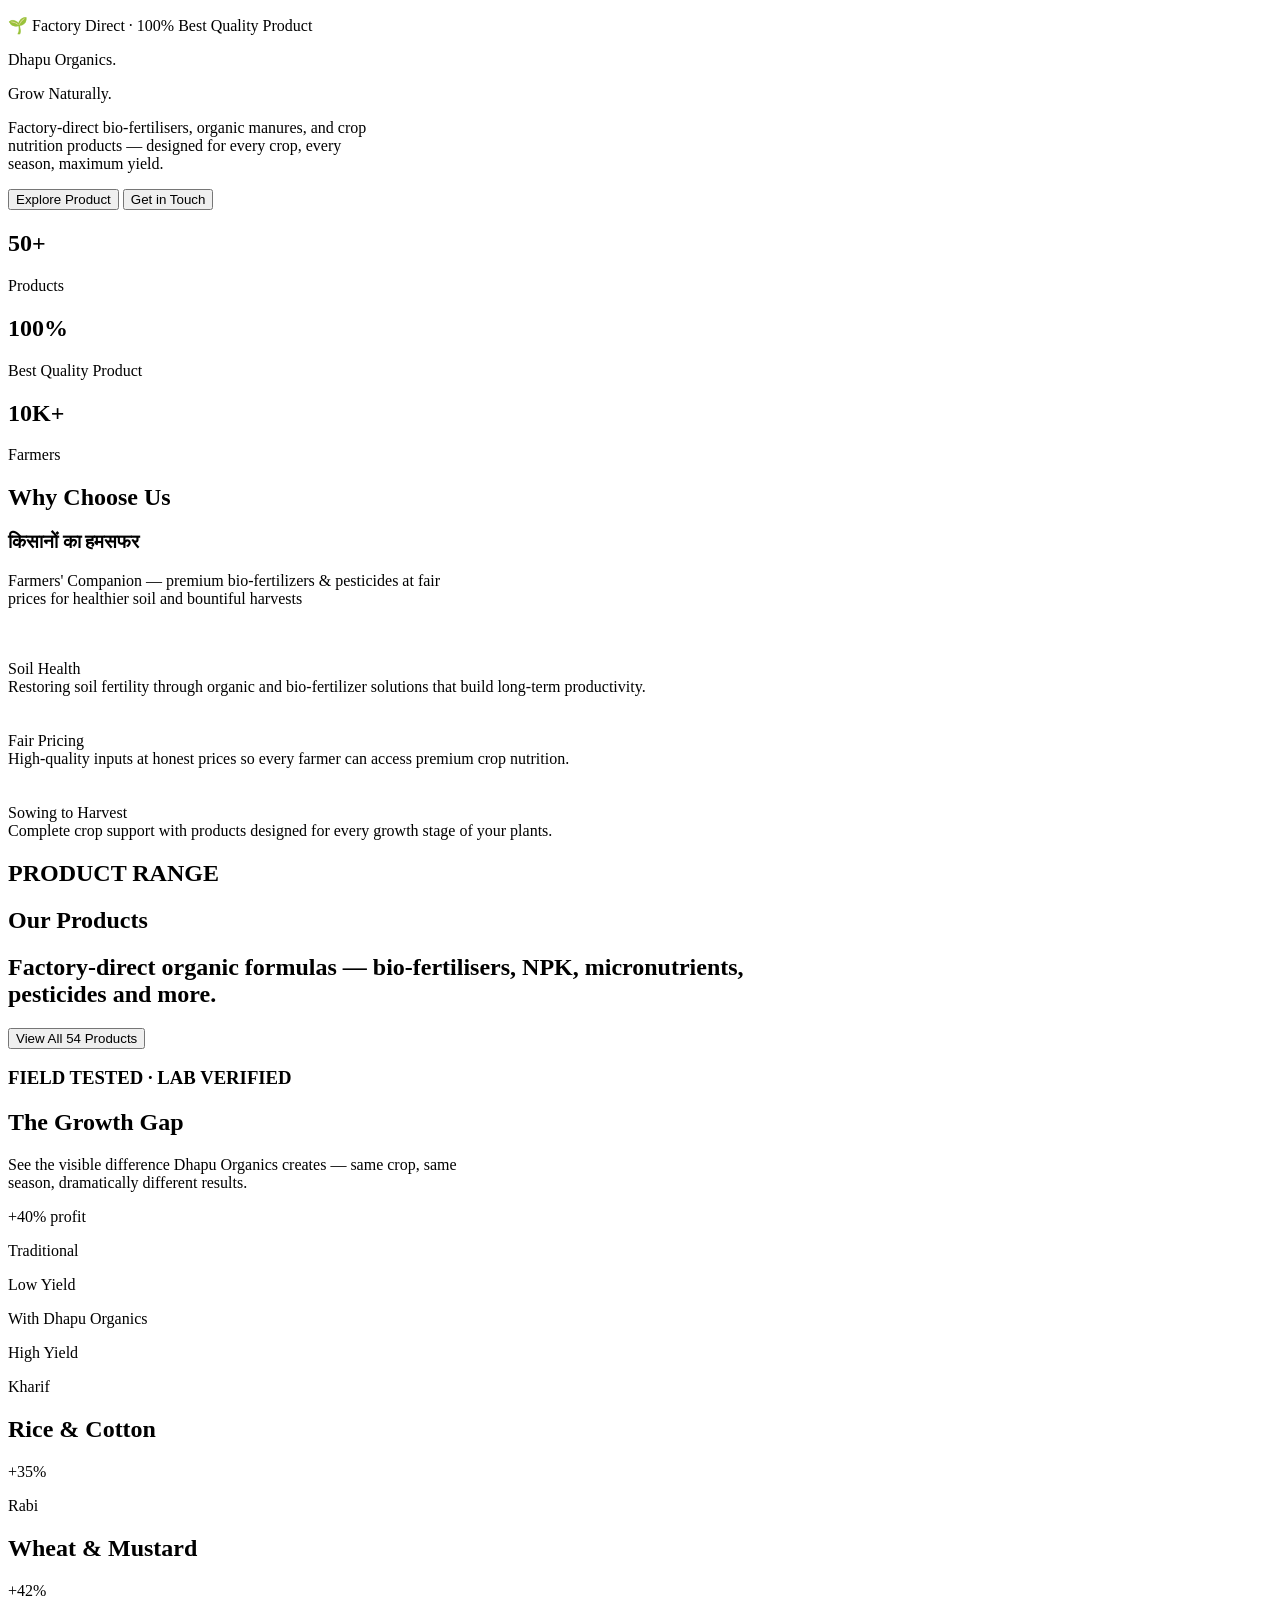
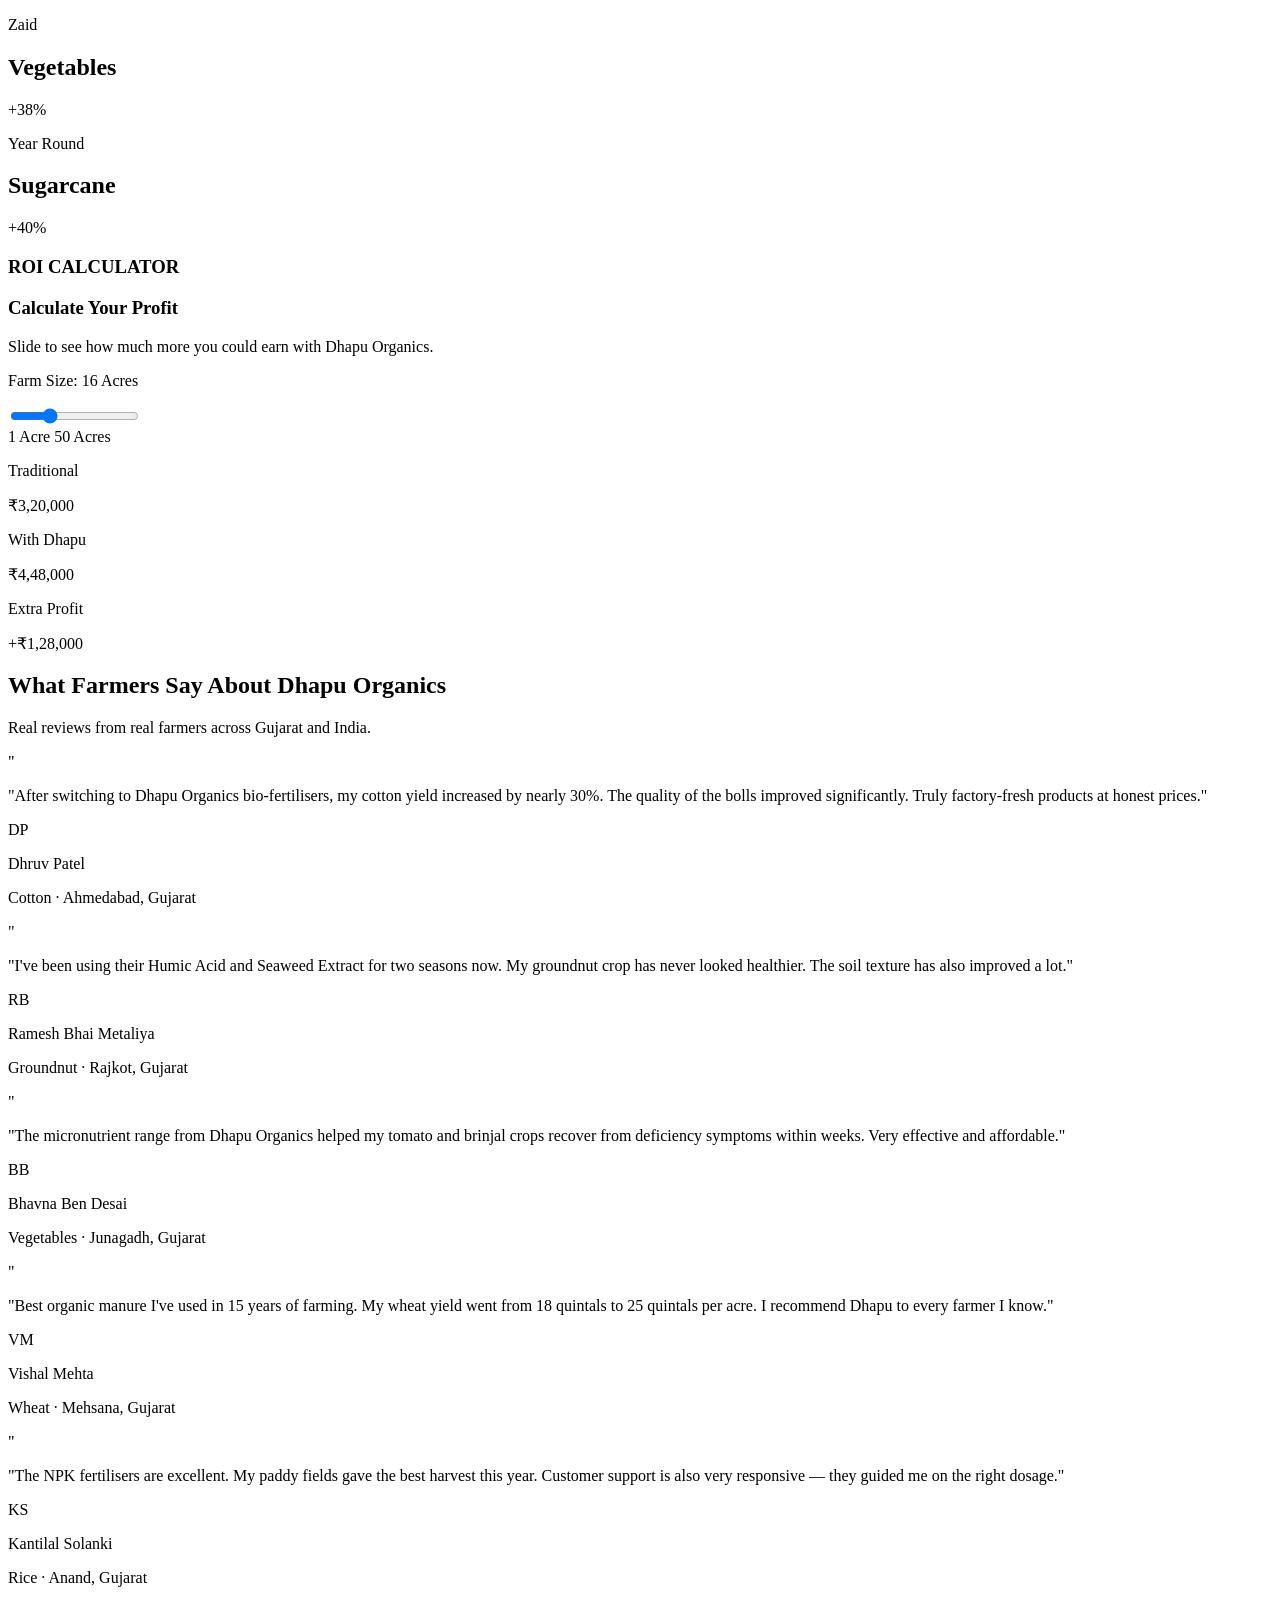
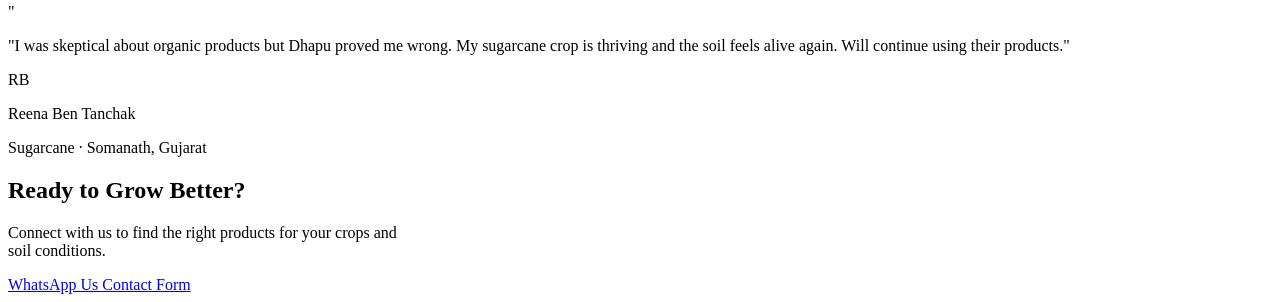
==== INDEX.html @ 54780721 "Add files via upload" ====
<!doctype html>
<html lang="en">
  <head>
    <meta charset="UTF-8" />
    <meta name="viewport" content="width=device-width, initial-scale=1.0" />
    <title>Dhapu Organics - Factory Direct Organic Fertilizers</title>
    
    <!----------CSS-LINK---------->
    <link rel="stylesheet" href="STYLE/STYLE.css" />
    <!-------RESPONSIVE-LINK------>
    <link rel="stylesheet" href="STYLE/responsive.css">
    <!------- ICON-LINK -------->
    <link
      rel="stylesheet"
      href="https://cdnjs.cloudflare.com/ajax/libs/font-awesome/7.0.1/css/all.min.css"
      integrity="sha512-2SwdPD6INVrV/lHTZbO2nodKhrnDdJK9/kg2XD1r9uGqPo1cUbujc+IYdlYdEErWNu69gVcYgdxlmVmzTWnetw=="
      crossorigin="anonymous"
      referrerpolicy="no-referrer"
    />
    <!--HOVER ICON-->
    <link rel="stylesheet" href="https://cdnjs.cloudflare.com/ajax/libs/hover.css/2.3.1/css/hover-min.css" />

    <!-- FAVICON -->
    <link rel="icon" type="image/x-icon" href="/image/Dhapu-logo-2.png">

  </head>
  <body>
    <section class="main-section">
      <div class="main-img">
           <div id="navbar"></div>

        <!-- img-Explore -->
        <div class="explore">
          <div class="wrapper">
            <div class="factory">
              <p>🌱 Factory Direct · 100% Best Quality Product</p>
            </div>
            <!--factory-->
            <div class="dhapu-org">
              <p class="dhapu">Dhapu Organics.</p>
              <p class="grow">Grow Naturally.</p>
            </div>
            <!--dhapu-org-->
            <div class="factory-desc">
              <p>
                Factory-direct bio-fertilisers, organic manures, and crop
                <br />nutrition products — designed for every crop, every
                <br />season, maximum yield.
              </p>
            </div>
            <!--factory-desc-->
            <button class="explore-btn1 " id="Exploreproduct">Explore Product</button>
            <button class="explore-btn2" id="getTouch">Get in Touch</button>
            <!--explore-btn-->
            <div class="stats-container">
              <div class="stat-box">
                <h2>50+</h2>
                <p>Products</p>
              </div>
              <!--stat-box-->

              <div class="stat-box">
                <h2>100%</h2>
                <p>Best Quality Product</p>
              </div>
              <!--stat-box-->

              <div class="stat-box">
                <h2>10K+</h2>
                <p>Farmers</p>
              </div>
              <!--stat-box-->
            </div>
            <!--stats-container-->
          </div>
          <!--wrapper-->
        </div>
        <!--explore-->
      </div>
      <!--main-img-->
    </section>
    <!--main-section-->

    <section class="Why-Choose-Us">
      <div class="wrapper">
        <div class="choose-section">
          <h2 class="heading animation">Why Choose Us</h2>
          <h3 class="title animation">किसानों का हमसफर</h3>
          <p class="discription animation">
            Farmers' Companion — premium bio-fertilizers & pesticides at fair<br />
            prices for healthier soil and bountiful harvests
          </p>
        </div>
        <!--choose section-->

        <div class="dhapu-card animation">
          <div class="card1">
            <div class="card-img">
              <img src="image/soil-health.jpg" alt="" />
              <div class="card-logo">
                <img src="image/Untitled.png" alt="" />
              </div>
              <!--card-logo-->
            </div>
            <!--card-img-->
            <div class="card-description">
              <div class="card-heading">Soil Health</div>
              <div class="card-des">
                Restoring soil fertility through organic and bio-fertilizer
                solutions that build long-term productivity.
              </div>
            </div>
            <!--card-discription-->
          </div>
          <!--card1-->

          <div class="card1 card2">
            <div class="card-img">
              <img src="image/fair-prize.png" alt="" />

              <div class="card-logo">
                <img src="image/Untitled (1).png" alt="" />
              </div>
              <!--card-logo-->
            </div>
            <!--card-img-->
            <div class="card-description">
              <div class="card-heading">Fair Pricing</div>
              <div class="card-des">
                High-quality inputs at honest prices so every farmer can access
                premium crop nutrition.
              </div>
            </div>
            <!--card-discription-->
          </div>
          <!--card1-->

          <div class="card1 card3">
            <div class="card-img">
              <img src="image/sowing-to-harvest.png" alt="" />

              <div class="card-logo">
                <img src="image/Untitled (2).png" alt="" />
              </div>
              <!--card-logo-->
            </div>
            <!--card-img-->
            <div class="card-description">
              <div class="card-heading">Sowing to Harvest</div>
              <div class="card-des">
                Complete crop support with products designed for every growth
                stage of your plants.
              </div>
            </div>
            <!--card-discription-->
          </div>
          <!--card1-->
        </div>
        <!--dhapu-card-->
      </div>
      <!--wrapper-->
    </section>
    <!--why-choose-us-->

    <section class="our-product">
      <div class="wrapper">
        <div class="product-organic">
          <h1 class="product-heading animation">PRODUCT RANGE</h1>
          <h1 class="product-heading2 animation">Our Products</h1>
          <h1 class="product-discription animation">
            Factory-direct organic formulas — bio-fertilisers, NPK,
            micronutrients,<br />
            pesticides and more.
          </h1>
        </div>



       <section class="our-product">
  <div class="wrapper">
    <div class="productgrid"></div>
  </div>
</section>
<button class="pro-btn" id="viewAllProducts">View All 54 Products<i class="fa-solid fa-arrow-right-long"></i></button>


    <section class="the-growth-gap animation">
      <div class="wrapper">
      <div class="the-growth-detail">
        <h3 class="the-growth-heading1">FIELD TESTED · LAB VERIFIED</h3>
        <h2 class="the-growth-heading2">The Growth Gap</h2>
        <p class="the-growth-discription">See the visible difference Dhapu Organics creates — same crop, same <br>season, dramatically different results.</p>
      </div><!--the0growth-detail-->
      <div class="the-growth-img">
        <div class="the-growth-prof">
            <div class="the-growth-profit">+40% profit</div>  
            </div>
            <div class="hig-low">
            <div class="the-growth-traditional">
             <P> Traditional</P>
               <span class="the-growth-low">Low Yield</span> 
            </div> <!--the growth-traditional-->
             <div class="the-growth-Organic">
             <P> With Dhapu Organics</P>
               <span class="the-growth-high">High Yield</span> 
            </div>  <!--the-growth-Organic-->
             </div><!--hig-low-->
      </div><!--the-growth-img-->

      <div class="crop-card">
        <div class="crop-card-2">
            <p class="crop-season">Kharif</p>
    <h2 class="crop-title">Rice & Cotton</h2>
    <p class="crop-growth">+35%</p>
        </div><!--crop-car-2-->
        <div class="crop-card-2">
            <p class="crop-season">Rabi</p>
    <h2 class="crop-title">Wheat & Mustard</h2>
    <p class="crop-growth">+42%</p>
        </div><!--crop-car-2-->
        <div class="crop-card-2">
            <p class="crop-season">Zaid</p>
    <h2 class="crop-title">Vegetables</h2>
    <p class="crop-growth">+38%</p>
        </div><!--crop-car-2-->
        <div class="crop-card-2">
            <p class="crop-season">Year Round</p>
    <h2 class="crop-title">Sugarcane</h2>
    <p class="crop-growth">+40%</p>
        </div><!--crop-car-2-->
      </div><!--crop-card-->
      </div><!--wrapper-->
    </section><!--the-growth-gap-->
    
    <section class="calculate-profit animation">
      <div class="wrapper">
        <div class="calculate-rio">
          <h3 class="calculate-heading1">ROI CALCULATOR</h3>
          <h3 class="calculate-heading2">Calculate Your Profit</h3>
          <p class="calculate-discription">Slide to see how much more you could earn with Dhapu Organics.</p>
      </div><!--calculate-rio-->
      <div class="caluclate">
         <div class="farm-calc">
 
    <p class="calc-label">Farm Size: <span id="acre-display">16 Acres</span></p>
 
    <input
      type="range"
      class="calc-slider"
      id="farm-slider"
      min="1"
      max="50"
      value="15"
      step="1"
    />
    <div class="calc-range-ends">
      <span>1 Acre</span>
      <span>50 Acres</span>
    </div>
 
    <div class="calc-cards">
 
      <div class="calc-card">
        <p class="calc-card-label">Traditional</p>
        <p class="calc-card-value" id="trad-val">₹3,20,000</p>
      </div>
 
      <div class="calc-card highlight">
        <p class="calc-card-label">With Dhapu</p>
        <p class="calc-card-value" id="dhapu-val">₹4,48,000</p>
      </div>
 
      <div class="calc-card profit">
        <p class="calc-card-label">Extra Profit</p>
        <p class="calc-card-value" id="extra-val">+₹1,28,000</p>
      </div>
 
    </div>
 
  </div>

        </div><!--farm-calc-->
      </div><!--calculate-->
      </div><!--wrapper-->
    </section><!--calculate-profit-->


  <section class="farmers-say animation">
 
    <div class="farmers-heading">
      <h2>What Farmers Say About <span>Dhapu Organics</span></h2>
      <p>Real reviews from real farmers across Gujarat and India.</p>
    </div>
 
    <div class="farmers-grid">
 
      <!-- Card 1 -->
      <div class="farmer-card">
        <div class="quote-icon">"</div>
        <div>
          <div class="farmer-stars">
            <div class="star"></div><div class="star"></div><div class="star"></div>
            <div class="star"></div><div class="star"></div>
          </div>
          <p class="farmer-review">"After switching to Dhapu Organics bio-fertilisers, my cotton yield increased by nearly 30%. The quality of the bolls improved significantly. Truly factory-fresh products at honest prices."</p>
        </div>
        <div>
          <div class="farmer-divider"></div>
          <div class="farmer-profile">
            <div class="farmer-avatar">DP</div>
            <div>
              <p class="farmer-name">Dhruv Patel</p>
              <p class="farmer-location">Cotton · Ahmedabad, Gujarat</p>
            </div>
          </div>
        </div>
      </div>
 
      <!-- Card 2 -->
      <div class="farmer-card">
        <div class="quote-icon">"</div>
        <div>
          <div class="farmer-stars">
            <div class="star"></div><div class="star"></div><div class="star"></div>
            <div class="star"></div><div class="star"></div>
          </div>
          <p class="farmer-review">"I've been using their Humic Acid and Seaweed Extract for two seasons now. My groundnut crop has never looked healthier. The soil texture has also improved a lot."</p>
        </div>
        <div>
          <div class="farmer-divider"></div>
          <div class="farmer-profile">
            <div class="farmer-avatar">RB</div>
            <div>
              <p class="farmer-name">Ramesh Bhai Metaliya</p>
              <p class="farmer-location">Groundnut · Rajkot, Gujarat</p>
            </div>
          </div>
        </div>
      </div>
 
      <!-- Card 3 -->
      <div class="farmer-card">
        <div class="quote-icon">"</div>
        <div>
          <div class="farmer-stars">
            <div class="star"></div><div class="star"></div><div class="star"></div>
            <div class="star"></div><div class="star empty"></div>
          </div>
          <p class="farmer-review">"The micronutrient range from Dhapu Organics helped my tomato and brinjal crops recover from deficiency symptoms within weeks. Very effective and affordable."</p>
        </div>
        <div>
          <div class="farmer-divider"></div>
          <div class="farmer-profile">
            <div class="farmer-avatar">BB</div>
            <div>
              <p class="farmer-name">Bhavna Ben Desai</p>
              <p class="farmer-location">Vegetables · Junagadh, Gujarat</p>
            </div>
          </div>
        </div>
      </div>
 
      <!-- Card 4 -->
      <div class="farmer-card">
        <div class="quote-icon">"</div>
        <div>
          <div class="farmer-stars">
            <div class="star"></div><div class="star"></div><div class="star"></div>
            <div class="star"></div><div class="star"></div>
          </div>
          <p class="farmer-review">"Best organic manure I've used in 15 years of farming. My wheat yield went from 18 quintals to 25 quintals per acre. I recommend Dhapu to every farmer I know."</p>
        </div>
        <div>
          <div class="farmer-divider"></div>
          <div class="farmer-profile">
            <div class="farmer-avatar">VM</div>
            <div>
              <p class="farmer-name">Vishal Mehta</p>
              <p class="farmer-location">Wheat · Mehsana, Gujarat</p>
            </div>
          </div>
        </div>
      </div>
 
      <!-- Card 5 -->
      <div class="farmer-card">
        <div class="quote-icon">"</div>
        <div>
          <div class="farmer-stars">
            <div class="star"></div><div class="star"></div><div class="star"></div>
            <div class="star"></div><div class="star"></div>
          </div>
          <p class="farmer-review">"The NPK fertilisers are excellent. My paddy fields gave the best harvest this year. Customer support is also very responsive — they guided me on the right dosage."</p>
        </div>
        <div>
          <div class="farmer-divider"></div>
          <div class="farmer-profile">
            <div class="farmer-avatar">KS</div>
            <div>
              <p class="farmer-name">Kantilal Solanki</p>
              <p class="farmer-location">Rice · Anand, Gujarat</p>
            </div>
          </div>
        </div>
      </div>
 
      <!-- Card 6 -->
      <div class="farmer-card">
        <div class="quote-icon">"</div>
        <div>
          <div class="farmer-stars">
            <div class="star"></div><div class="star"></div><div class="star"></div>
            <div class="star"></div><div class="star empty"></div>
          </div>
          <p class="farmer-review">"I was skeptical about organic products but Dhapu proved me wrong. My sugarcane crop is thriving and the soil feels alive again. Will continue using their products."</p>
        </div>
        <div>
          <div class="farmer-divider"></div>
          <div class="farmer-profile">
            <div class="farmer-avatar">RB</div>
            <div>
              <p class="farmer-name">Reena Ben Tanchak</p>
              <p class="farmer-location">Sugarcane · Somanath, Gujarat</p>
            </div>
          </div>
        </div>
      </div>
 
    </div><!--farmers-grid -->
 
  </section><!--farmer say-->


  <!-- CTA -->
<section class="cta-section">
  <h2 class="cta-heading animation">Ready to <span>Grow Better?</span></h2>
  <p class="cta-description animation">Connect with us to find the right products for your crops and <br>soil conditions.</p>

  <div class="cta-buttons animation">
    <a href="https://wa.me/919574155158?text=Hello%20I%20want%20more%20information" target="_blank" class="btn-whatsapp">
      <i class="fa-brands fa-whatsapp"></i>
      WhatsApp Us
    </a>

    <a href="navigation/Contact.html" class="btn-contact">Contact Form</a>
  </div>
</section>



<!-- our journyy -->
<section class="our-journy">
  <div class="wrapper">
    <div></div>
  </div><!--wrapper-->
</section><!--our-journy-->
  <!-- fotter -->
       <div id="footer"></div>
    <!----SCRIPT--------->
<script src="./JAVA_SCRIPT/Product_detail.js"></script>
<script src="./JAVA_SCRIPT/SCRIPT.js"></script>
  </body>
</html>
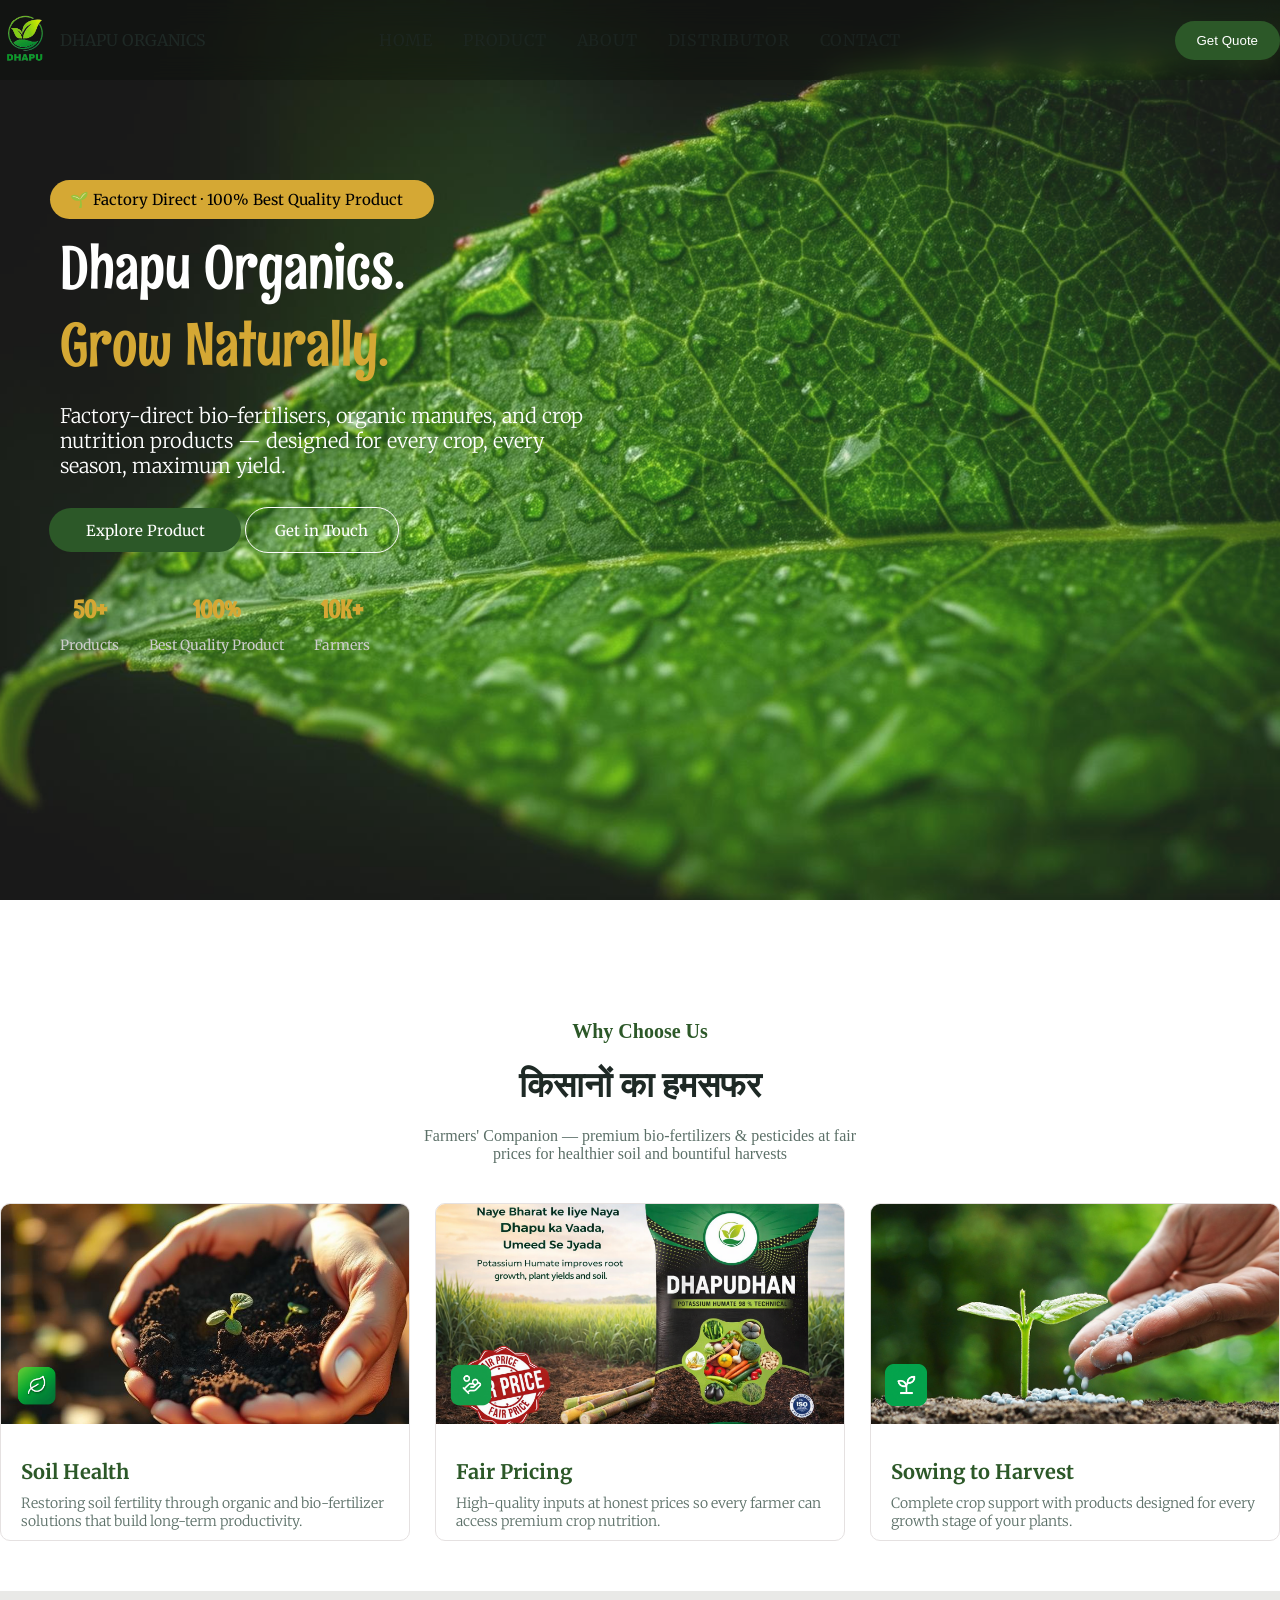
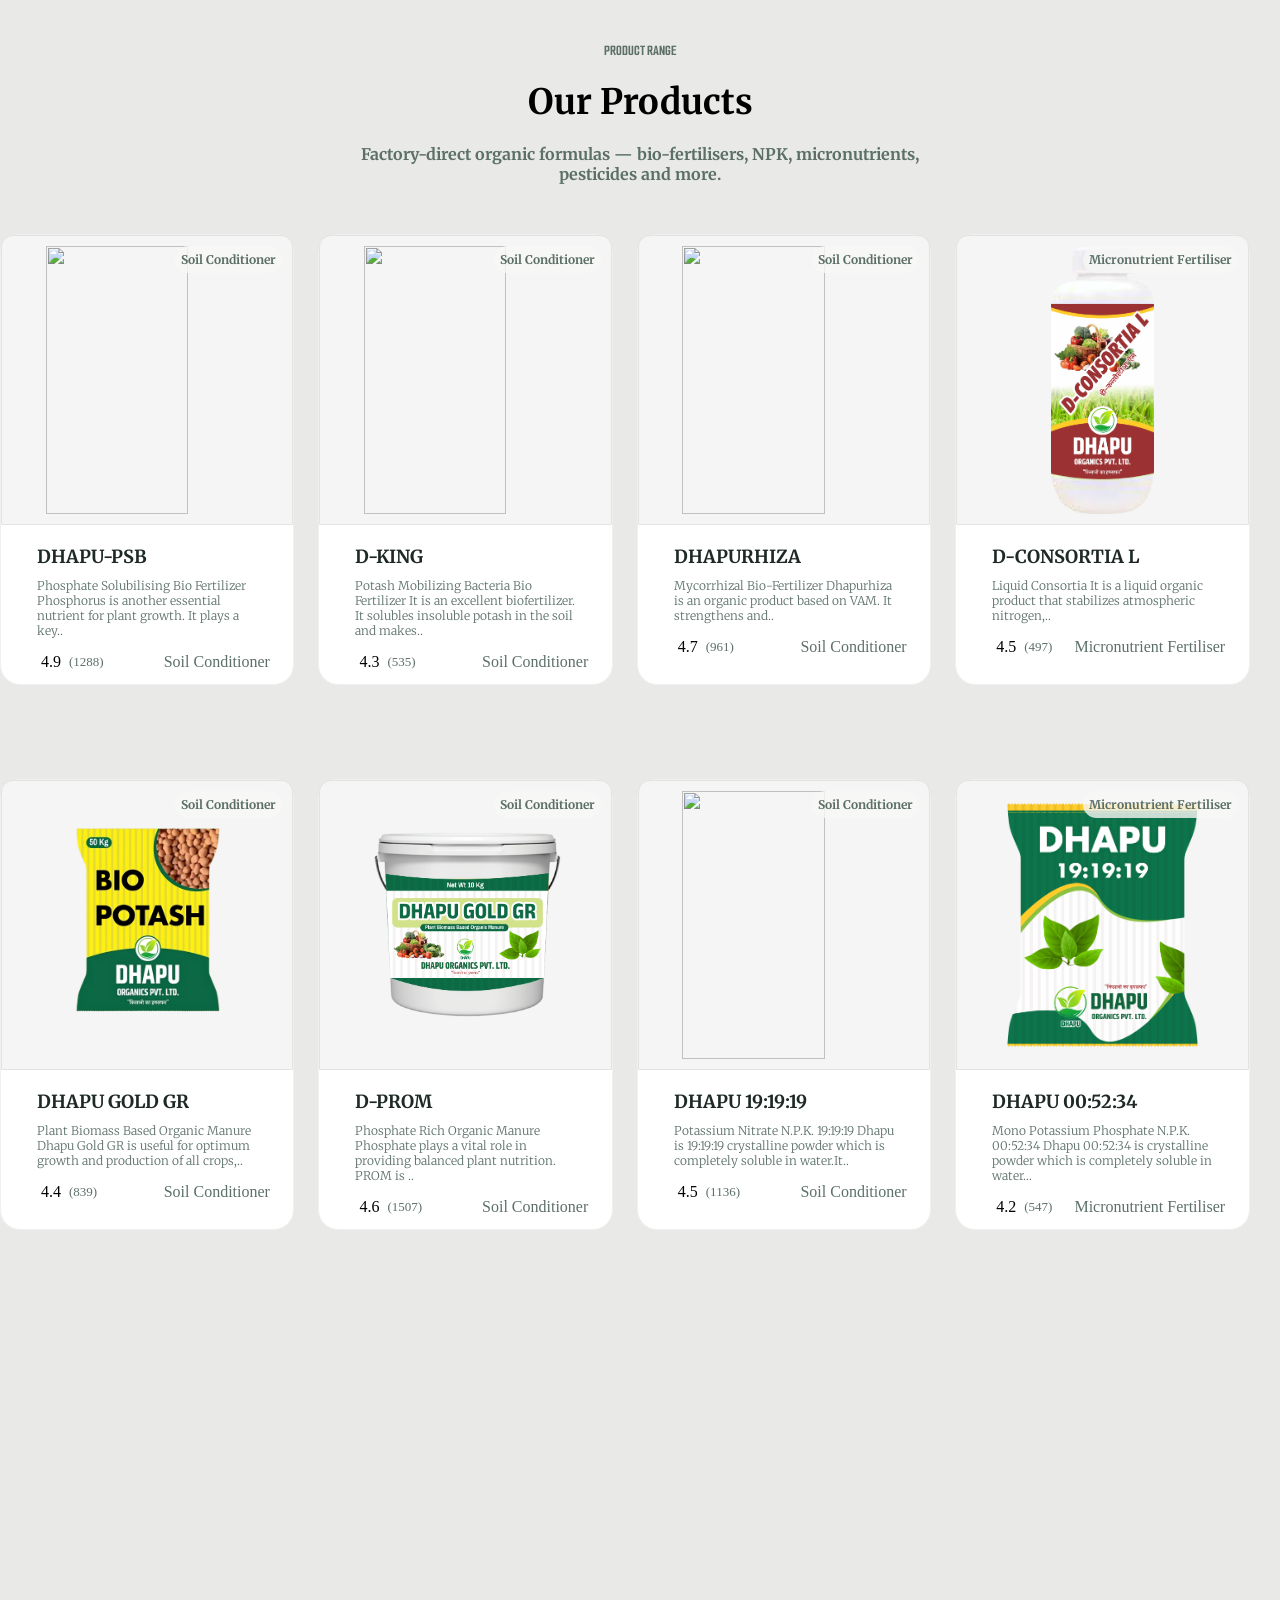
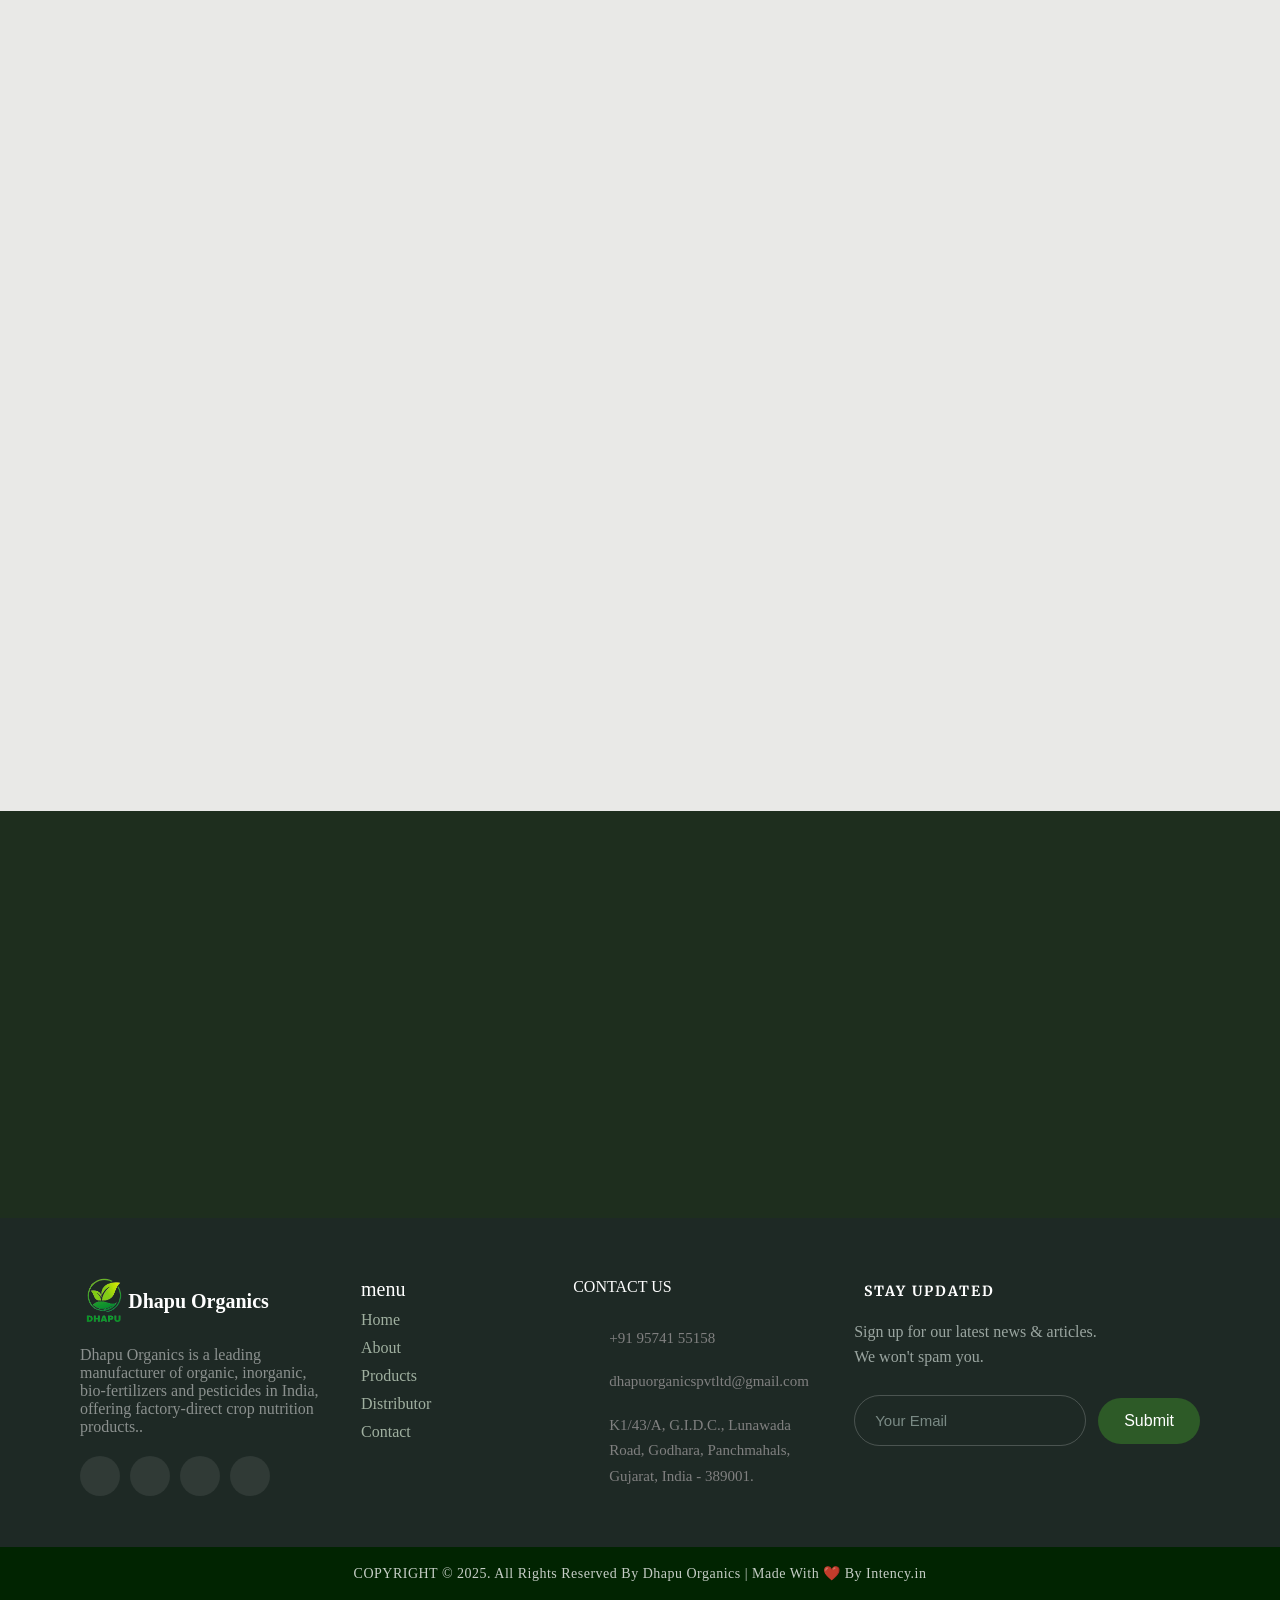
==== commit cb51a546: "Initial project upload" ====
--- a/INDEX.html
+++ b/INDEX.html
@@ -137,10 +137,10 @@
 
           <div class="card1 card3">
             <div class="card-img">
-              <img src="image/sowing-to-harvest.png" alt="" />
+              <img src="image/sowing-to-harvest.png" loading="lazy" alt="" />
 
               <div class="card-logo">
-                <img src="image/Untitled (2).png" alt="" />
+                <img src="image/Untitled (2).png" loading="lazy" alt="" />
               </div>
               <!--card-logo-->
             </div>
@@ -181,9 +181,10 @@
     <div class="productgrid"></div>
   </div>
 </section>
+<div class="product-btn animation">
 <button class="pro-btn" id="viewAllProducts">View All 54 Products<i class="fa-solid fa-arrow-right-long"></i></button>
-
-
+</div>
+</div>
     <section class="the-growth-gap animation">
       <div class="wrapper">
       <div class="the-growth-detail">
@@ -206,7 +207,7 @@
             </div>  <!--the-growth-Organic-->
              </div><!--hig-low-->
       </div><!--the-growth-img-->
-
+      
       <div class="crop-card">
         <div class="crop-card-2">
             <p class="crop-season">Kharif</p>
--- a/STYLE/STYLE.css
+++ b/STYLE/STYLE.css
@@ -0,0 +1,1784 @@
+/* =========================
+   GOOGLE FONTS IMPORT
+========================= */
+@import url("https://fonts.googleapis.com/css2?family=Merriweather:ital,opsz,wght@0,18..144,300..900;1,18..144,300..900&family=Rum+Raisin&family=Smooch+Sans:wght@100..900&display=swap");
+
+/* =========================
+   GLOBAL RESET
+========================= */
+* {
+  margin: 0px;
+  padding: 0px;
+  box-sizing: border-box;
+}
+
+/* =========================
+   ROOT VARIABLES
+========================= */
+:root {
+    --font: "Merriweather", serif;
+    --font-second: "Smooch Sans", sans-serif;
+    --font-third: "Rum Raisin", sans-serif;
+}
+
+/* =========================
+   MAIN SECTION
+========================= */
+.main-section {
+  /* border: 1px solid red; */
+  width: 100%;
+  height:  100vh;
+}
+
+/* =========================
+   HERO BACKGROUND WRAPPER
+========================= */
+.main-img {
+  /* border: 1px solid  blue; */
+  position: relative;
+  width: 100%;
+  min-height: 100vh;
+  overflow: hidden;
+}
+
+/* =========================
+   HERO BACKGROUND IMAGE
+========================= */
+.main-img::before {
+  /* border: 1px solid pink; */
+  content: "";
+  background: url(/image/leaf-macro.jpg) no-repeat center center/cover;
+  width: 100%;
+  height: 100vh;
+  inset: 0;
+  z-index: -1;
+  top: 0;
+  left: 0;
+  position: absolute;
+  opacity: 0.9;
+}
+
+/* =========================
+   NAVBAR CONTAINER
+========================= */
+.navabar {
+  /* border: 1px solid red; */
+  width: 100%;
+  position: fixed;
+  top: 0;
+  left: 0;
+  z-index: 10;
+  display: flex;
+  background: rgba(0, 10, 0, 0.25);
+  backdrop-filter: blur(12px);
+  -webkit-backdrop-filter: blur(12px);
+  transition: 0.3s;
+  /* animation */
+  animation: navbaranimation 1s ease forwards;
+}
+
+/* NAVBAR SCROLL STATE */
+.navabar.scrolled {
+    background-color: white;
+}
+
+/* =========================
+   NAVBAR ANIMATION
+========================= */
+@keyframes navbaranimation {
+    from {
+        transform: translateY(-100%);
+        opacity: 0;
+    }
+    to {
+        transform: translateY(0%);
+        opacity: 1;
+    }
+}
+
+/* =========================
+   WRAPPER CONTAINER
+========================= */
+.wrapper {
+  width: 100%;
+  max-width: 1300px;
+  margin: auto;
+  /* border: 1px solid red; */
+}
+
+/* =========================
+   NAV STRUCTURE
+========================= */
+.nav {
+  display: flex;
+  align-items: center;
+  justify-content: space-between;
+  height: 80px;
+}
+
+/* LEFT NAV SECTION */
+.nav-left {
+  /* border: 1px solid red; */
+  width: 25%;
+  display: flex;
+  align-items: center;
+  gap: 10px;
+}
+
+.nav-left img {
+  width: 50px;
+  cursor: pointer;
+}
+
+/* CENTER NAV SECTION */
+.nav-center {
+  width: 50%;
+  display: flex;
+  justify-content: center;
+  align-items: center;
+  padding-bottom: 0;
+}
+
+/* RIGHT NAV SECTION */
+.nav-right {
+  width: 25%;
+  display: flex;
+  justify-content: flex-end;
+  padding-bottom: 0px;
+  align-items: center;
+}
+
+/* =========================
+   NAV MENU LIST
+========================= */
+.nav-center ul {
+  list-style: none;
+  display: flex;
+  gap: 30px;
+}
+
+.nav-center li a {
+  letter-spacing: 0.8px;
+  font-family: var(--font);
+  font-size: 16px;
+  text-decoration: none;
+  cursor: pointer;
+  color: #1e2925b2;
+}
+
+.nav-center li a:hover { 
+  color: gray;
+}
+
+/* =========================
+   DROPDOWN MENU
+========================= */
+.nav-center .dropdown {
+  border: 0px solid red;
+  background-color: white;
+  display: block;
+  position: absolute;
+  top: 50px;
+  width: 200px; 
+  padding-bottom: 20px;
+  border-radius: 10px;
+  padding: 0px 0px 0px 0px;
+  max-height: 0px;
+  overflow: hidden;
+  transition: max-height 0.3s ease,
+              padding 0.3s ease;
+}
+
+.drop.open .dropdown {
+  max-height: 400px;
+  padding: 5px 0px 5px 0px;
+}
+
+/* DROPDOWN ITEMS */
+.dropdown li {
+  border: 0px solid red;
+  padding: 8px 30px 8px 30px;
+  width: 90%;
+  margin-left: 10px;  
+  border-radius: 5px;
+}
+
+.dropdown li a {
+  font-family: var(--font-second);
+  font-size: 15px;
+  font-weight: bold;
+}
+
+.dropdown li:hover {
+  background-color: rgb(234, 232, 232);
+}
+
+/* =========================
+   NAV TEXT / BUTTON
+========================= */
+.nav-span {
+  font-family: var(--font);
+  font-size: 16px;
+  cursor: pointer;
+}
+
+.nav-span a {
+  color:  #1e2925;
+  text-decoration: none;
+}
+
+/* CTA BUTTON */
+.Get-btn {
+  border: none;
+  padding: 12px 22px;
+  color: #fff;
+  background-color: #2c5828;
+  border-radius: 30px;
+  cursor: pointer;
+  transition: 0.5s;
+}
+
+.Get-btn:hover {
+  padding: 15px 25px;
+}
+
+/* MOBILE MENU ICON */
+.hamburger {
+  display: none;
+}
+
+/* img-explore */
+/* =========================
+   HERO / EXPLORE SECTION
+========================= */
+.explore {
+  border: 0px solid red;
+  width: 100%;
+  position: absolute;
+  top: 180px;
+  left: 0;
+}
+
+/* =========================
+   HERO ANIMATION
+========================= */
+@keyframes heroFadeUp {
+  0% {
+    transform: translateY(30%);
+    opacity: 0;
+  }
+  100% {
+    transform: translateY(0%);
+    opacity: 1;
+  }
+}
+
+/* =========================
+   HERO TAG / LABEL
+========================= */
+.factory {
+  border: 0px solid red;
+  background-color: #d5a834;
+  width: 30%;
+  padding: 10px 20px;
+  border-radius: 30px;
+  margin-left: 50px;
+  font-size: 15px;
+  font-family: var(--font);
+  animation: animation 1s ease;
+}
+
+/* =========================
+   HERO MAIN TITLE
+========================= */
+.dhapu-org {
+  border: 0px solid red;
+  width: 70%;
+  padding: 10px 20px;
+  margin-left: 40px;
+  font-size: 60px;
+  font-family: var(--font);
+  animation: heroFadeUp 1s ease;
+}
+
+/* =========================
+   TEXT COLORS
+========================= */
+.dhapu {
+  color: white;
+  font-family: "Rum Raisin", sans-serif;
+}
+
+.grow {
+  font-family: "Rum Raisin", sans-serif;
+  color: #d5a834;
+}
+
+/* =========================
+   HERO DESCRIPTION
+========================= */
+.factory-desc {
+  border: 0px solid red;
+  width: 100%;
+  padding: 10px 20px;
+  margin-left: 40px;
+  font-size: 20px;
+  font-family: var(--font);
+  color: white;
+  font-weight: lighter;
+  animation: heroFadeUp 1s ease;
+}
+
+/* =========================
+   HERO BUTTONS
+========================= */
+.explore-btn1 {
+  border: none;
+  width: 15%;
+  padding: 13px 20px 12px 20px;
+  color: #fff;
+  background-color: #2c5828;
+  border-radius: 30px;
+  cursor: pointer;
+  transition: 0.5s;
+  font-size: 15px;
+  font-family: var(--font);
+  margin-left: 49px;
+  margin-top: 20px;
+  animation: heroFadeUp 1s ease;
+}
+
+.explore-btn1:hover {
+  padding: 15px 25px 15px 25px;
+}
+
+.explore-btn2 {
+  border: 1px solid white;
+  width: 12%;
+  padding: 13px 20px 12px 20px;
+  color: #fff;
+  background-color: transparent;
+  border-radius: 30px;
+  cursor: pointer;
+  font-size: 15px;
+  font-family: var(--font);
+  animation: heroFadeUp 1s ease;
+}
+
+.explore-btn2:hover {
+  background-color: rgba(162, 161, 161, 0.3);
+}
+
+/* =========================
+   STATS SECTION
+========================= */
+.stats-container {
+  max-width: 1100px;
+  position: relative;
+  margin: auto;
+  display: flex;
+  margin-left: 60px;
+  top: 40px;
+  text-align: center;
+  color: white;
+  gap: 30px;
+  animation: heroFadeUp 1s ease;
+}
+
+.stat-box h2 {
+  font-size: 25px;
+  color: #d5a834;
+  font-weight: bold;
+  font-family: "Rum Raisin", sans-serif;
+}
+
+.stat-box p {
+  font-size: 14px;
+  margin-top: 10px;
+  color: #ccc;
+  font-family: var(--font);
+}
+
+/* =========================
+   WHY CHOOSE US SECTION
+========================= */
+.Why-Choose-Us {
+  width: 100%;
+  padding-top: 40px;
+  padding-bottom: 50px;
+}
+
+.choose-section {
+  width: 100%;
+}
+
+.heading {
+  width: 100%;
+  margin-top: 80px;
+  display: flex;
+  align-items: center;
+  justify-content: center;
+  font-size: 20px;
+  color: #2c5828;
+}
+
+.title {
+  font-size: 35px;
+  font-family: var(--font);
+  color: #1e2925;
+  display: flex;
+  align-items: center;
+  justify-content: center;
+  margin-top: 20px;
+}
+
+.discription {
+  width: 100%;
+  display: flex;
+  justify-content: center;
+  align-items: center;
+  gap: 30px;
+  margin-top: 20px;
+  text-align: center;
+  color: #5c7068;
+}
+
+/* =========================
+   CARDS SECTION
+========================= */
+.dhapu-card {
+  width: 100%;
+  display: inline-flex;
+  flex-wrap: wrap;
+  justify-content: space-between;
+  margin-top: 40px;
+}
+
+.card1 {
+  width: 32%;
+  overflow: hidden;
+  position: relative;
+  border: 1px solid rgb(229, 225, 225);
+  border-radius: 10px;
+}
+
+.card1:hover {
+  transform: scale(1.02);
+  transition: 0.5s;
+  box-shadow: 5px 5px 10px rgba(0, 0, 0, 0.1);
+}
+
+/* CARD IMAGE */
+.card-img {
+  width: 100%;
+  height: 220px;
+  overflow: hidden;
+  position: relative;
+}
+
+.card-img img {
+  width: 100%;
+  height: 100%;
+  object-fit: cover;
+}
+
+.card-img img:hover {
+  transform: scale(1.05);
+  transition: 0.5s;
+}
+
+/* CARD LOGO */
+.card-img .card-logo {
+  position: absolute;
+  bottom: 10px;
+  left: 10px;
+  z-index: 200000;
+}
+
+.card-logo img {
+  width: 50px;
+  height: 50px;
+  object-fit: cover;
+  padding: 4px;
+}
+
+.card-logo img:hover {
+  opacity: 0.8;
+}
+
+/* CARD TEXT */
+.card-description {
+  padding: 35px 20px 10px 20px;
+  font-family: var(--font);
+  color: #1e2925;
+  font-size: 15px;
+}
+
+.card-heading {
+  font-size: 20px;
+  color: #2c5828;
+  font-weight: bold;
+}
+
+.card-des {
+  font-size: 14px;
+  margin-top: 10px;
+  color: #5c7068;
+  font-family: var(--font);
+  font-weight: lighter;
+}
+
+/* =========================
+   ANIMATION STATES
+========================= */
+.animation {
+  opacity: 1;
+  transform: translateY(0px);
+  transition: opacity 0.6s ease, transform 0.6s ease;
+}
+
+.animation.animate {
+  opacity: 0;
+  transform: translateY(50px);
+}
+
+.animation.animate.visible {
+  opacity: 1;
+  transform: translateY(0);
+}
+
+/* =========================
+   PRODUCTS GRID
+========================= */
+.productgrid {
+  width: 100%;
+  display: flex;
+  flex-wrap: wrap;
+  gap: 24px;
+}/* =========================
+   PRODUCT CARD CONTAINER
+========================= */
+.Product-card-detail {
+  width: 31%;
+}
+
+/* =========================
+   PRODUCT SECTION WRAPPER
+========================= */
+.our-product {
+  width: 100%;
+  background-color: #e9e9e7;
+
+}
+
+/* =========================
+   PRODUCT HEADER WRAPPER
+========================= */
+.product-organic {
+  width: 100%;
+}
+
+/* =========================
+   SECTION TITLE SMALL HEADING
+========================= */
+.product-heading {
+  width: 100%;
+  display: flex;
+  align-items: center;
+  justify-content: center;
+  font-size: 15px;
+  padding-top: 50px;
+  font-family: var(--font-second);
+  color: #5c7068;
+}
+
+/* =========================
+   SECTION MAIN TITLE
+========================= */
+.product-heading2 {
+  width: 100%;
+  display: flex;
+  align-items: center;
+  justify-content: center;
+  font-size: 35px;
+  margin-top: 20px;
+  font-family: var(--font);
+}
+
+/* =========================
+   SECTION DESCRIPTION
+========================= */
+.product-discription {
+  width: 100%;
+  display: flex;
+  align-items: center;
+  justify-content: center;
+  gap: 30px;
+  margin-top: 20px;
+  text-align: center;
+  color: #5c7068;
+  font-size: 16px;
+  font-family: var(--font);
+}
+
+/* =========================
+   PRODUCT GRID WRAPPER
+========================= */
+.product-card {
+  width: 100%;
+  display: inline-flex;
+  flex-wrap: wrap;
+  justify-content: space-between;
+  margin-top: 40px;
+
+}
+
+/* =========================
+   PRODUCT SINGLE CARD
+========================= */
+.Product-card-detail {
+  border: 1px solid rgb(241, 240, 240);
+  width: 23%;
+  background-color: white;
+  border-radius: 20px;
+  margin-bottom: 20px;
+  animation: heroFadeUp 0.10s ease;
+  margin-top: 50px;
+}
+
+/* =========================
+   PRODUCT IMAGE WRAPPER
+========================= */
+.product-card-img {
+  border: 1px solid rgb(230, 226, 226);
+  width: 100%;
+  height: 290px;
+  display: flex;
+  justify-content: center;
+  background-color: whitesmoke;
+  border-radius: 12px 12px 0px 0px;
+  position: relative;
+  padding-top: 10px;
+  padding-bottom: 10px;
+  overflow: hidden;
+}
+
+/* IMAGE HOVER EFFECT */
+.product-card-img:hover img {
+  transform: scale(1.1);
+}
+
+.product-card-img img {
+  width: 70%;
+  height: 100%;
+  object-fit: scale-down;
+  transition: 0.4s ease;
+}
+
+/* =========================
+   PRODUCT TAG (SOIL LABEL)
+========================= */
+.product-soil {
+  padding: 6px;
+  position: absolute;
+  z-index: 200000;
+  top: 10px;
+  right: 10px;
+  font-size: 12px;
+  border-radius: 20px;
+  background-color: #f8f8f7cc;
+  color: #5c7068;
+  font-family: var(--font);
+}
+
+/* =========================
+   PRODUCT HOVER OVERLAY
+========================= */
+.Enquiry-btn {
+  width: 100%;
+  height: 290px;
+  position: absolute;
+  z-index: 2;
+  top: 0px;
+  display: block;
+  border-radius: 12px 12px 0px 0px;
+  font-family: var(--font);
+  opacity: 1;
+  transition: 0.2s;
+  cursor: pointer;
+}
+
+/* SHOW BUTTON */
+.show-btn {
+  position: absolute;
+  z-index: 20000;
+  border-radius: 20px;
+  background-color: #2c5828;
+  color: white;
+  font-family: var(--font);
+  top: 100px;
+  left: 50%;
+  transform: translateX(-50%);
+  border: none;
+  padding: 10px 15px;
+  display: none;
+  cursor: pointer;
+  width: 60%;
+  text-decoration: none;
+}
+
+.show-btn a {
+  color: white !important;
+  text-decoration: none !important;
+}
+
+/* WHATSAPP BUTTON */
+.Whatshapp-btn {
+  border: none;
+  position: absolute;
+  z-index: 200000;
+  border-radius: 20px;
+  background-color: #16a34a;
+  color: white;
+  font-family: var(--font);
+  top: 150px;
+  left: 50%;
+  transform: translateX(-50%);
+  padding: 10px 30px;
+  display: none;
+  cursor: pointer;
+  white-space: nowrap;
+}
+
+/* HOVER STATES */
+.Product-card-detail:hover .Enquiry-btn {
+  background-color: rgba(35, 35, 34, 0.6);
+}
+
+.Product-card-detail:hover .show-btn,
+.Product-card-detail:hover .Whatshapp-btn {
+  display: block;
+}
+
+.Product-card-detail:hover img {
+  transform: scale(1.1);
+}
+
+/* =========================
+   BUTTON HOVER STATES
+========================= */
+.show-btn:hover {
+  background-color: #396f34;
+}
+
+.Whatshapp-btn:hover {
+  background-color: #1ebe5d;
+  color: white;
+}
+
+/* =========================
+   PRODUCT NAME SECTION
+========================= */
+.product-name {
+  display: flex;
+  justify-content: flex-start;
+  padding: 20px 36px 0px;
+}
+
+.product-name h1 {
+  position: static;
+  font-size: 18px;
+  color: #1e2925;
+  font-weight: bold;
+  font-family: var(--font);
+  margin: 0px;
+}
+
+/* =========================
+   PRODUCT DESCRIPTION TEXT
+========================= */
+.product-card-discr {
+  font-family: var(--font);
+  font-size: 12px;
+  display: flex;
+  justify-content: flex-start;
+  padding: 0px 36px 0px;
+  margin-top: 10px;
+  margin-bottom: 15px;
+}
+
+.product-card-discr p {
+  color: #5c7068;
+  font-weight: 100;
+  margin: 0px;
+}
+
+/* =========================
+   PRODUCT RATING
+========================= */
+.product-rating {
+  width: 80%;
+  margin-left: 35px;
+  margin-top: 10px;
+  display: flex;
+  align-items: center;
+  margin-bottom: 13px;
+}
+
+.fa-star {
+  color: #d5a834;
+  font-size: 14px;
+}
+
+.num-rate {
+  margin-left: 5px;
+}
+
+.num {
+  color: #5c7068;
+  font-size: 13px;
+  margin-left: 8px;
+}
+
+/* =========================
+   CATEGORY LABEL
+========================= */
+.soil-Conditioner {
+  width: 100%;
+  display: flex;
+  justify-content: end;
+  color: #5c7068;
+}
+
+/* =========================
+   PRODUCT BUTTON SECTION
+========================= */
+.product-btn {
+  width: 100%;
+  display: flex;
+  align-items: center;
+  justify-content: center;
+  margin-top: 40px;
+  animation: heroFadeUp 0.10s ease;
+  margin-bottom: 50px;
+
+}
+
+.pro-btn {
+  border: none;
+  padding: 20px 25px;
+  color: #fff;
+  background-color: #2c5828;
+  border-radius: 30px;
+  cursor: pointer;
+  transition: 0.5s;
+  font-size: 17px;
+
+
+}
+/* =========================
+   ARROW ICON SPACING
+========================= */
+.fa-arrow-right-long {
+  margin-left: 10px;
+}
+
+/* =========================
+   GROWTH GAP SECTION WRAPPER
+========================= */
+
+.the-growth-gap {
+
+  width: 100%;
+  background-color: white;
+  padding: 50px 0px 50px;
+}
+
+/* =========================
+   GROWTH DETAIL WRAPPER
+========================= */
+.the-growth-detail {
+  width: 100%;
+  margin-top: 40px;
+}
+
+/* =========================
+   SECTION SUB HEADING
+========================= */
+.the-growth-heading1 {
+  display: flex;
+  justify-content: center;
+  font-size: 10px;
+  font-family: var(--font);
+  font-weight: 100;
+  word-spacing: 2px;
+  margin-top: 10px;
+}
+
+/* =========================
+   SECTION MAIN HEADING
+========================= */
+.the-growth-heading2 {
+  display: flex;
+  justify-content: center;
+  font-size: 50px;
+  font-family: var(--font);
+  margin-top: 10px;
+}
+
+/* =========================
+   SECTION DESCRIPTION TEXT
+========================= */
+.the-growth-discription {
+  display: flex;
+  justify-content: center;
+  text-align: center;
+  font-size: 15px;
+  font-family: var(--font);
+  margin-top: 10px;
+}
+
+/* =========================
+   GROWTH IMAGE SECTION
+========================= */
+.the-growth-img {
+  width: 100%;
+  position: relative;
+  margin-top: 70px;
+  min-height: 70vh;
+  overflow: hidden;
+}
+
+/* BACKGROUND IMAGE LAYER */
+.the-growth-img::before {
+  content: "";
+  background: url(/image/growth-comparison.jpg) no-repeat center center/cover;
+  width: 100%;
+  height: 60vh;
+  inset: 0;
+  z-index: -1;
+  position: absolute;
+  opacity: 0.9;
+  border-radius: 21px;
+  filter: brightness(80%);
+}
+
+/* =========================
+   GROWTH PROFIT WRAPPER
+========================= */
+.the-growth-prof {
+  width: 100%;
+  position: relative;
+  min-height: 60vh;
+  overflow: hidden;
+  display: flex;
+  justify-content: center;
+  align-items: center;
+}
+
+/* =========================
+   PROFIT BADGE
+========================= */
+.the-growth-profit {
+  width: 16%;
+  font-size: 20px;
+  background-color: #d5a834;
+  display: flex;
+  justify-content: center;
+  border-radius: 20px;
+  padding: 10px;
+  font-family: var(--font);
+}
+
+/* =========================
+   LEFT-RIGHT COMPARISON WRAPPER
+========================= */
+.hig-low {
+  height: 0px;
+  width: 100%;
+  display: flex;
+  justify-content: space-between;
+}
+
+/* =========================
+   TRADITIONAL SIDE
+========================= */
+.the-growth-traditional {
+  width: 15%;
+  position: relative;
+  top: -90px;
+  left: 30px;
+}
+
+.the-growth-traditional p {
+  letter-spacing: 5px;
+  font-size: 15px;
+  margin-bottom: 4px;
+  font-family: var(--font);
+  color: rgb(212, 209, 209);
+}
+
+.the-growth-low {
+  font-size: 35px;
+  font-weight: bold;
+  font-family: var(--font);
+  color: white;
+}
+
+/* =========================
+   ORGANIC SIDE
+========================= */
+.the-growth-Organic {
+  width: 15%;
+  position: relative;
+  top: -120px;
+  right: 30px;
+}
+
+.the-growth-Organic p {
+  letter-spacing: 5px;
+  font-size: 15px;
+  margin-bottom: 4px;
+  font-family: var(--font);
+  color: rgb(212, 209, 209);
+}
+
+.the-growth-high {
+  font-size: 35px;
+  font-weight: bold;
+  font-family: var(--font);
+  color: white;
+}
+/* =========================
+   CROP CARD GRID
+========================= */
+.crop-card {
+  width: 100%;
+  display: flex;
+  flex-wrap: wrap;
+  justify-content: space-between;
+}
+
+/* =========================
+   SINGLE CROP CARD
+========================= */
+.crop-card-2 {
+  border: 1px solid rgb(218, 214, 214);
+  width: 23%;
+  background-color: white;
+  border-radius: 20px;
+  box-shadow: 0 4px 10px rgba(0, 0, 0, 0.08);
+}
+
+/* =========================
+   CROP SEASON LABEL
+========================= */
+.crop-season {
+  width: 50%;
+  display: flex;
+  justify-content: flex-start;
+  font-size: 13px;
+  font-weight: 100;
+  margin-top: 40px;
+  margin-bottom: 10px;
+  transform: translateX(50%);
+}
+
+/* =========================
+   CROP TITLE
+========================= */
+.crop-title {
+  width: 60%;
+  display: flex;
+  justify-content: flex-start;
+  font-size: 20px;
+  font-weight: bold;
+  margin-bottom: 10px;
+  transform: translateX(40%);
+}
+
+/* =========================
+   CROP GROWTH VALUE
+========================= */
+.crop-growth {
+  width: 50%;
+  font-size: 20px;
+  color: #d5a834;
+  display: flex;
+  justify-content: flex-start;
+  transform: translateX(50%);
+  margin-bottom: 30px;
+}
+
+/* =========================
+   CALCULATE PROFIT SECTION
+========================= */
+.calculate-profit {
+  width: 100%;
+  margin-top: 40px;
+  background-color: #e9e9e7;
+}
+
+/* EXTRA WRAPPER */
+.calculate-rio {
+  margin-top: 90px;
+}
+
+/* =========================
+   CALCULATOR HEADING SMALL
+========================= */
+.calculate-heading1 {
+  display: flex;
+  justify-content: center;
+  font-size: 10px;
+  font-family: var(--font);
+  font-weight: 100;
+  word-spacing: 2px;
+  padding-top: 50px;
+}
+
+/* =========================
+   CALCULATOR HEADING BIG
+========================= */
+.calculate-heading2 {
+  display: flex;
+  justify-content: center;
+  font-size: 50px;
+  font-family: var(--font-third);
+  margin-top: 10px;
+}
+
+/* =========================
+   CALCULATOR DESCRIPTION
+========================= */
+.calculate-discription {
+  display: flex;
+  justify-content: center;
+  text-align: center;
+  font-size: 15px;
+  font-family: var(--font);
+  margin-top: 10px;
+}
+
+/* =========================
+   CALCULATOR WRAPPER
+========================= */
+.caluclate {
+  width: 100%;
+  display: flex;
+  justify-content: center;
+  margin-top: 40px;
+}
+
+/* =========================
+   FARM CALCULATOR BOX
+========================= */
+.farm-calc {
+  width: 70%;
+  background: #ffffff;
+  border-radius: 20px;
+  border: 1px solid #e8e8e8;
+  padding: 32px 32px 36px;
+  box-shadow: 0 4px 20px rgba(0, 0, 0, 0.06);
+  margin-bottom: 50px;
+}
+
+/* =========================
+   CALCULATOR LABEL
+========================= */
+.calc-label {
+  font-size: 16px;
+  font-weight: 500;
+  color: #111;
+  margin-bottom: 20px;
+  font-family: var(--font);
+}
+
+.calc-label span {
+  color: #d5a834;
+  font-weight: 600;
+}
+
+/* =========================
+   RANGE SLIDER
+========================= */
+.calc-slider {
+  width: 100%;
+  -webkit-appearance: none;
+  appearance: none;
+  height: 5px;
+  border-radius: 10px;
+  background: #e0e0e0;
+  outline: none;
+  cursor: pointer;
+}
+
+/* SLIDER THUMB (WEBKIT) */
+.calc-slider::-webkit-slider-thumb {
+  -webkit-appearance: none;
+  appearance: none;
+  width: 22px;
+  height: 22px;
+  border-radius: 50%;
+  background: #2d5a27;
+  cursor: pointer;
+  box-shadow: 0 2px 6px rgba(45, 90, 39, 0.3);
+}
+
+/* SLIDER THUMB (FIREFOX) */
+.calc-slider::-moz-range-thumb {
+  width: 22px;
+  height: 22px;
+  border-radius: 50%;
+  background: #2d5a27;
+  cursor: pointer;
+  border: none;
+  box-shadow: 0 2px 6px rgba(45, 90, 39, 0.3);
+}
+
+/* =========================
+   SLIDER MIN/MAX LABELS
+========================= */
+.calc-range-ends {
+  display: flex;
+  justify-content: space-between;
+  margin-top: 8px;
+  font-size: 12px;
+  color: #999;
+  font-family: var(--font);
+}
+
+/* =========================
+   CALCULATOR CARDS GRID
+========================= */
+.calc-cards {
+  display: grid;
+  grid-template-columns: repeat(3, 1fr);
+  gap: 14px;
+  margin-top: 28px;
+}
+
+/* =========================
+   SINGLE CALCULATOR CARD
+========================= */
+.calc-card {
+  background: #f2f2f0;
+  border-radius: 16px;
+  padding: 22px 20px 24px;
+  border: 1px solid #e5e5e3;
+}
+
+/* HIGHLIGHT CARD */
+.calc-card.highlight {
+  background: #f0ede4;
+  border: 1.5px solid #c9b46a;
+}
+
+/* PROFIT CARD */
+.calc-card.profit {
+  background: #fdf8ec;
+  border: 1px solid #e8d98a;
+}
+
+/* =========================
+   CARD LABEL
+========================= */
+.calc-card-label {
+  font-size: 11px;
+  letter-spacing: 2.5px;
+  color: #999;
+  margin-bottom: 14px;
+  font-family: var(--font);
+  font-weight: 400;
+  text-transform: uppercase;
+}
+
+/* =========================
+   CARD VALUE
+========================= */
+.calc-card-value {
+  font-size: 28px;
+  font-weight: 700;
+  line-height: 1;
+  font-family: var(--font);
+  color: #111;
+}
+
+/* VALUE COLOR STATES */
+.calc-card.highlight .calc-card-value {
+  color: #1e4a1a;
+}
+
+.calc-card.profit .calc-card-value {
+  color: #c49a00;
+}
+
+/* =========================
+   FARMERS SAY SECTION
+========================= */
+.farmers-say {
+  width: 100%;
+  background-color: #f0efeb;
+  padding: 70px 0 80px;
+}
+
+/* =========================
+   FARMERS HEADING
+========================= */
+.farmers-heading {
+  text-align: center;
+  margin-bottom: 50px;
+}
+
+.farmers-heading h2 {
+  font-size: 46px;
+  font-weight: 800;
+  font-family: var(--font-third);
+  color: #111;
+  line-height: 1.15;
+}
+
+.farmers-heading h2 span {
+  color: #d5a834;
+}
+
+.farmers-heading p {
+  font-size: 15px;
+  font-family: var(--font);
+  color: #666;
+  margin-top: 10px;
+}
+
+/* =========================
+   FARMERS GRID
+========================= */
+.farmers-grid {
+  display: grid;
+  grid-template-columns: repeat(3, 1fr);
+  gap: 20px;
+  max-width: 1200px;
+  margin: 0 auto;
+  padding: 0 40px;
+}
+
+/* =========================
+   FARMER CARD
+========================= */
+.farmer-card {
+  background: #ffffff;
+  border-radius: 18px;
+  border: 1px solid #e5e5e3;
+  padding: 28px 26px 24px;
+  display: flex;
+  flex-direction: column;
+  justify-content: space-between;
+  position: relative;
+}/* =========================
+   FARMER TESTIMONIAL SECTION
+========================= */
+
+/* Quote Icon */
+.farmer-card .quote-icon {
+  position: absolute;
+  top: 22px;
+  right: 22px;
+  font-size: 36px;
+  color: #ddd;
+  font-family: Georgia, serif;
+  line-height: 1;
+  user-select: none;
+}
+
+/* Stars */
+.farmer-stars {
+  display: flex;
+  gap: 3px;
+  margin-bottom: 14px;
+}
+
+.star {
+  width: 18px;
+  height: 18px;
+  background-color: #d5a834;
+}
+
+.star.empty {
+  background-color: #ddd;
+}
+
+/* Review Text */
+.farmer-review {
+  font-size: 14px;
+  font-family: var(--font);
+  color: #333;
+  line-height: 1.7;
+  margin-bottom: 22px;
+  flex-grow: 1;
+}
+
+/* Divider */
+.farmer-divider {
+  height: 1px;
+  background: #ebebeb;
+  margin-bottom: 18px;
+}
+
+/* Profile Section */
+.farmer-profile {
+  display: flex;
+  align-items: center;
+  gap: 12px;
+}
+
+.farmer-avatar {
+  width: 42px;
+  height: 42px;
+  border-radius: 50%;
+  background-color: #d6d8d0;
+  display: flex;
+  align-items: center;
+  justify-content: center;
+  font-size: 13px;
+  font-weight: 600;
+  font-family: var(--font);
+  color: #555;
+  flex-shrink: 0;
+}
+
+.farmer-name {
+  font-size: 15px;
+  font-weight: 600;
+  font-family: var(--font);
+  color: #111;
+  margin-bottom: 2px;
+}
+
+.farmer-location {
+  font-size: 12px;
+  font-family: var(--font);
+  color: #999;
+}
+
+/* =========================
+   CALL TO ACTION SECTION
+========================= */
+
+.cta-section {
+  width: 100%;
+  background-color: #1e2e1e;
+  text-align: center;
+  padding: 90px 20px 80px;
+}
+
+.cta-heading {
+  font-size: 64px;
+  font-weight: 800;
+  font-family: var(--font-third);
+  color: #ffffff;
+  line-height: 1.1;
+  margin-bottom: 20px;
+}
+
+.cta-heading span {
+  color: #d5a834;
+}
+
+.cta-description {
+  font-size: 16px;
+  font-family: var(--font);
+  color: #a0b0a0;
+  line-height: 1.7;
+  max-width: 520px;
+  margin: 0 auto 40px;
+}
+
+/* CTA Buttons */
+.cta-buttons {
+  display: flex;
+  justify-content: center;
+  align-items: center;
+  gap: 16px;
+  flex-wrap: wrap;
+}
+
+.btn-whatsapp {
+  display: inline-flex;
+  align-items: center;
+  gap: 10px;
+  background-color: #3a6e2a;
+  color: #ffffff;
+  font-size: 16px;
+  padding: 16px 32px;
+  border-radius: 50px;
+  text-decoration: none;
+  transition: 0.2s;
+}
+
+.btn-whatsapp:hover {
+  background-color: #2d5a21;
+}
+
+.btn-contact {
+  display: inline-flex;
+  align-items: center;
+  color: #ffffff;
+  font-size: 16px;
+  padding: 16px 32px;
+  border-radius: 50px;
+  text-decoration: none;
+  border: 1.5px solid rgba(255,255,255,0.35);
+  transition: 0.2s;
+}
+
+.btn-contact:hover {
+  border-color: rgba(255,255,255,0.7);
+  background: rgba(255,255,255,0.05);
+}
+
+/* Divider */
+.cta-divider {
+  width: 100%;
+  height: 1px;
+  background: rgba(255,255,255,0.08);
+}
+
+/* =========================
+   FOOTER SECTION
+========================= */
+
+.site-footer {
+  width: 100%;
+  background-color: #1e2925;
+  padding: 60px 0 40px;
+}
+
+.footer-inner {
+  max-width: 1200px;
+  margin: 0 auto;
+  padding: 0 40px;
+  display: grid;
+  grid-template-columns: 1.4fr 1fr 1.4fr 1.6fr;
+  gap: 40px;
+}
+
+/* Brand */
+.footer-logo-name {
+  font-size: 20px;
+  font-weight: 700;
+  color: #ffffff;
+  margin-bottom: 10px;
+  display: flex;
+  align-items: center;
+}
+
+.footer-logo-name img {
+  width: 20%;
+}
+
+.fotter-discription {
+  color: #f8f8f780;
+  margin-top: 20px;
+  margin-bottom: 20px;
+}
+
+.footer-brand-text {
+  font-size: 13.5px;
+  color: #7a9a7a;
+  line-height: 1.75;
+  margin-bottom: 24px;
+}
+
+/* Social Icons */
+.footer-socials {
+  display: flex;
+  gap: 10px;
+}
+
+.social-btn {
+  width: 40px;
+  height: 40px;
+  border-radius: 50%;
+  background: rgba(255,255,255,0.08);
+  display: flex;
+  align-items: center;
+  justify-content: center;
+  cursor: pointer;
+}/* =========================
+   SOCIAL ICONS
+========================= */
+
+.social-btn i {
+  font-size: 16px;
+  color: #aaa;
+}
+
+.social-btn:hover {
+  background: #2d5a27;
+}
+
+.social-btn:hover i {
+  color: #fff;
+}
+
+/* =========================
+   FOOTER MENU SECTION
+========================= */
+
+.footer-col-label {
+  font-size: 11px;
+  letter-spacing: 2px;
+  color: #ffffff;
+  margin-bottom: 20px;
+}
+
+.menu {
+  color: white;
+  font-size: 20px;
+  margin-bottom: 10px;
+}
+
+.footer-menu ul {
+  list-style: none;
+}
+
+.footer-menu ul li {
+  margin-bottom: 10px;
+}
+
+.footer-menu ul li a {
+  color: #a0b0a0;
+  text-decoration: none;
+  transition: 0.4s;
+}
+
+.footer-menu ul li a:hover {
+  color: #ffffff;
+  padding-left: 5px;
+}
+
+/* =========================
+   CONTACT SECTION
+========================= */
+
+.contace-us {
+  color: white;
+  margin-bottom: 30px;
+}
+
+.footer-contact-item {
+  display: flex;
+  align-items: flex-start;
+  gap: 14px;
+  margin-bottom: 18px;
+}
+
+.footer-contact-item i {
+  font-size: 18px;
+  color: #7a9a7a;
+  min-width: 22px;
+  margin-top: 3px;
+}
+
+.footer-contact-item p {
+  font-size: 15px;
+  color: #9aa5a0;
+  line-height: 1.7;
+  margin: 0;
+  max-width: 280px;
+}
+
+.footer-contact-item p a {
+  color: gray;
+  text-decoration: none;
+}
+
+/* Hover effect */
+.footer-contact-item:hover i,
+.footer-contact-item:hover p,
+.footer-contact-item:hover p a {
+  color: #ffffff;
+}
+
+/* =========================
+   NEWSLETTER SECTION
+========================= */
+
+.newsletter {
+  color: white;
+  max-width: 350px;
+}
+
+.newsletter-title {
+  font-size: 14px;
+  font-weight: 700;
+  letter-spacing: 2px;
+  display: inline-block;
+  padding: 4px 10px;
+  margin-bottom: 15px;
+  font-family: var(--font);
+}
+
+.newsletter-text {
+  color: #9aa5a0;
+  font-size: 16px;
+  line-height: 1.6;
+  margin-bottom: 25px;
+}
+
+/* FORM */
+.newsletter-form {
+  display: flex;
+  align-items: center;
+  gap: 12px;
+}
+
+/* INPUT */
+.newsletter-input {
+  flex: 1;
+  padding: 16px 20px;
+  border-radius: 40px;
+  border: 1px solid rgba(255,255,255,0.2);
+  background: transparent;
+  color: white;
+  font-size: 15px;
+  outline: none;
+}
+
+.newsletter-input::placeholder {
+  color: #7a8a85;
+}
+
+/* BUTTON */
+.newsletter-btn {
+  padding: 14px 26px;
+  border-radius: 40px;
+  border: none;
+  background: #2d5a27;
+  color: white;
+  font-size: 16px;
+  cursor: pointer;
+  transition: 0.2s;
+}
+
+.newsletter-btn:hover {
+  background: #3a6e2a;
+}
+
+/* =========================
+   FOOTER BOTTOM BAR
+========================= */
+
+.footer-bottom {
+  width: 100%;
+  background: #012401;
+  padding: 16px 10px;
+  text-align: center;
+}
+
+.footer-bottom p {
+  color: #f8f8f7cc;
+  font-size: 14px;
+  letter-spacing: 0.5px;
+  margin: 0;
+  line-height: 1.6;
+}
--- a/STYLE/responsive.css
+++ b/STYLE/responsive.css
@@ -0,0 +1,1416 @@
+/* ============================================
+   DHAPU ORGANICS — RESPONSIVE CSS
+   Breakpoints: 1024px | 768px | 480px | 390px | 360px
+   ============================================ */
+ 
+/* ---- LARGE TABLET / SMALL LAPTOP (max 1024px) ---- */
+@media (max-width: 1024px) {
+ 
+  .wrapper {
+    padding: 0 20px;
+  }
+ 
+  .nav-left {
+    width: 30%;
+  }
+ 
+  .nav-center {
+    width: 45%;
+  }
+ 
+  .nav-right {
+    width: 25%;
+  }
+ 
+  .nav-center ul {
+    gap: 18px;
+  }
+ 
+  .nav-center li a {
+    font-size: 12px;
+  }
+ 
+  .factory {
+    background-color: #d5A834;
+    width: 50%;
+    padding: 10px 20px;
+    border-radius: 30px;
+    margin-left: 50px;
+    font-size: 15px;
+    font-family: var(--font);
+    animation: animation 1s ease;
+  }
+ 
+  .dhapu-org {
+    font-size: 48px;
+    width: 80%;
+  }
+ 
+  .explore-btn1 {
+    width: 25%;
+  }
+ 
+  .explore-btn2 {
+    width: 20%;
+  }
+ 
+  .stats-container {
+    gap: 24px;
+  }
+
+  /* why choose us */
+  
+.card-logo{
+  bottom: 140px;         
+ 
+}
+.Product-card-detail{
+  width: 45%;
+}
+ .the-growth-heading2 {
+  font-size: 38px;
+}
+
+.the-growth-profit {
+  width: 20%;
+}
+
+.the-growth-traditional {
+  width: 20%;
+  left: 20px;
+}
+
+.the-growth-Organic {
+  width: 20%;
+  right: 20px;
+}
+
+.crop-card-2 {
+  width: 47%;
+  margin-bottom: 16px;
+}
+
+.hig-low {
+  margin-top: -50px;
+}
+
+.calculate-heading2 {
+  font-size: 40px;
+}
+
+.farm-calc {
+  width: 80%;
+}
+
+.calc-card-value {
+  font-size: 24px;
+}
+.farmers-heading h2 {
+  font-size: 38px;
+}
+
+.farmers-grid {
+  padding: 0 28px;
+  gap: 16px;
+}
+
+
+  .cta-heading {
+    font-size: 48px;
+  }
+
+  .footer-inner {
+    grid-template-columns: 1fr 1fr;
+    gap: 30px;
+    padding: 0 30px;
+  }
+    .footer-inner {
+    grid-template-columns: 1fr 1fr;
+    gap: 30px;
+    padding: 0 30px;
+  }
+}
+/* ---- TABLET (max 768px) ---- */
+@media (max-width: 768px) {
+ 
+  /* --- NAVBAR --- */
+  .navabar {
+    width: 100%;
+    padding: 0 16px;
+    left: 0;
+    right: 0;
+  }
+ 
+  .nav {
+    height: 65px;
+    position: relative;
+  }
+ 
+  .nav-left {
+    width: 60%;
+  }
+ 
+  .nav-span {
+    font-size: 14px;
+  }
+ 
+  .nav-left img {
+    width: 40px;
+  }
+ 
+  /* Hide desktop nav links */
+  .nav-center {
+    display: none;
+  }
+ 
+  .nav-right {
+    display: none;
+  }
+/* OUR PRODUCT */
+ 
+  /* --- HERO EXPLORE --- */
+  /* Fix: reduce top so content fits in 100vh */
+  .explore {
+    top: 80px;
+    padding-bottom: 20px;
+  }
+ 
+  .factory {
+    width: 65%;
+    margin-left: 24px;
+    font-size: 13px;
+    padding: 8px 16px;
+    border: none;
+    margin-top: 90px;
+  }
+ 
+  .dhapu-org {
+    font-size: 38px;
+    width: 90%;
+    margin-left: 24px;
+    padding: 6px 16px;
+    margin-top: 40px;
+  }
+ 
+  .factory-desc {
+    font-size: 15px;
+    margin-left: 24px;
+    padding: 6px 16px;
+    margin-top: 30px;
+    line-height: 1.6;
+  }
+ 
+  .factory-desc br {
+    display: none;
+  }
+ 
+  .explore-btn1 {
+    width: auto;
+    margin-left: 24px;
+    padding: 12px 22px;
+    font-size: 14px;
+    margin-top: 70px;
+  }
+ 
+  .explore-btn2 {
+    width: auto;
+    padding: 12px 20px;
+    font-size: 14px;
+    margin-left: 10px;
+  }
+ 
+  .stats-container {
+    margin-left: 24px;
+    gap: 28px;
+    flex-wrap: nowrap;
+    top: 80px;
+  }
+ 
+  .stat-box h2 {
+    font-size: 22px;
+  }
+ 
+  .stat-box p {
+    font-size: 12px;
+    margin-top: 6px;
+  }
+ 
+  /* --- HAMBURGER --- */
+  .hamburger {
+    display: flex;
+    align-items: center;
+    padding: 10px;
+    position: relative;
+    cursor: pointer;
+  }
+ 
+  .menu {
+    font-size: 24px;
+    cursor: pointer;
+    transition: transform 0.4s ease, opacity 0.3s ease;
+    display: inline-block;
+  }
+ 
+  .menu.open {
+    transform: rotate(90deg);
+    opacity: 0.7;
+  }
+ 
+  .ham-btn {
+    border: none;
+    background: transparent;
+    cursor: pointer;
+  }
+  .ham-btn i{
+  color: black;
+  }
+ 
+  .ham-detail {
+    position: fixed;
+    top: 65px;
+    left: 0;
+    width: 100%;
+    background: rgba(255, 255, 255, 0.97);
+    z-index: 999;
+    max-height: 0;
+    overflow: hidden;
+    transition: max-height 0.4s ease, padding 0.4s ease;
+    padding: 0 20px;
+  }
+ 
+  .ham-detail.active {
+    max-height: 600px;
+    padding: 20px;
+  }
+ 
+  .ham-detail ul {
+    list-style: none;
+    padding: 0;
+  }
+ 
+  .ham-detail ul li {
+    margin-top: 15px;
+    position: relative;
+    display: flex;
+    flex-wrap: wrap;
+    align-items: center;
+  }
+ 
+  .ham-detail ul li a {
+    text-decoration: none;
+    color: black;
+    font-size: 18px;
+    font-weight: 500;
+    flex: 1;
+  }
+ 
+  .arrow {
+    font-size: 14px;
+    cursor: pointer;
+    transition: transform 0.3s ease;
+    display: inline-block;
+    padding: 4px 8px;
+  }
+ 
+  li.open .arrow {
+    transform: rotate(180deg);
+  }
+ 
+  .menu-drop {
+    background-color: transparent;
+    display: block;
+    position: static;
+    width: 100%;
+    border-radius: 0;
+    max-height: 0;
+    overflow: hidden;
+    transition: max-height 0.3s ease, padding 0.3s ease;
+    padding-left: 15px;
+    border-left: 2px solid #5a7c45;
+  }
+ 
+  li.open .menu-drop {
+    max-height: 400px;
+    padding: 5px 0 5px 15px;
+  }
+ 
+  .Get-btn-res {
+    border: none;
+    width: 90%;
+    padding: 12px 22px;
+    color: #fff;
+    background-color: #2c5828;
+    border-radius: 30px;
+    cursor: pointer;
+    transition: 0.5s;
+    margin-left: 15px;
+    margin-top: 20px;
+    display: block;
+  }
+    /* why choose us */
+  
+
+/* why choose use */
+
+.card1{
+  width: 100%;
+}
+.card3{
+  margin-top: 20px;
+}
+.card2{
+  margin-top: 20px;
+}
+/* ───────────────
+   PRODUCT
+─────────────── */
+.Product-card-detail {
+  width: 45%;
+}
+
+
+/* ───────────────
+   GROWTH SECTION
+─────────────── */
+.the-growth-heading2 {
+  font-size: 30px;
+}
+
+.the-growth-img {
+  margin-top: 40px;
+  min-height: 50vh;
+}
+
+.the-growth-prof {
+  min-height: 50vh;
+}
+
+.the-growth-profit {
+  width: 30%;
+  font-size: 16px;
+  padding: 8px;
+}
+
+/* hig-low layout */
+.hig-low {
+  height: auto;
+  flex-direction: column;
+  gap: 16px;
+  padding: 16px 20px;
+  margin-top: -80px;
+}
+
+/* traditional & organic */
+.the-growth-traditional,
+.the-growth-Organic {
+  width: 100%;
+  position: static;
+  top: auto;
+  left: auto;
+  right: auto;
+  text-align: center;
+}
+
+/* text */
+.the-growth-traditional p,
+.the-growth-Organic p {
+  font-size: 13px;
+  letter-spacing: 2px;
+}
+
+.the-growth-low,
+.the-growth-high {
+  font-size: 26px;
+}
+
+
+/* ───────────────
+   CROP CARDS
+─────────────── */
+.crop-card {
+  margin-top: 30px;
+}
+
+.crop-card-2 {
+  width: 47%;
+  margin-bottom: 16px;
+}
+
+.crop-season,
+.crop-title,
+.crop-growth {
+  width: 80%;
+  transform: translateX(12%);
+}
+
+
+.calculate-heading2 {
+  font-size: 32px;
+}
+
+.calculate-rio {
+  margin-top: 60px;
+}
+
+.farm-calc {
+  width: 90%;
+  padding: 24px 22px 28px;
+}
+
+.calc-cards {
+  grid-template-columns: 1fr 1fr;
+  gap: 12px;
+}
+
+.calc-card-value {
+  font-size: 22px;
+}
+
+.farmers-say {
+  padding: 50px 0 60px;
+}
+
+.farmers-heading {
+  margin-bottom: 36px;
+}
+
+.farmers-heading h2 {
+  font-size: 30px;
+}
+
+.farmers-heading p {
+  font-size: 14px;
+  padding: 0 20px;
+}
+
+.farmers-grid {
+  grid-template-columns: repeat(2, 1fr);
+  padding: 0 20px;
+  gap: 14px;
+}
+
+        .cta-section {
+    padding: 70px 20px 60px;
+  }
+
+  .cta-heading {
+    font-size: 36px;
+  }
+
+  .cta-description {
+    font-size: 14px;
+  }
+
+  .footer-inner {
+    grid-template-columns: 1fr 1fr;
+    gap: 25px;
+    padding: 0 20px;
+  }
+
+  .newsletter-form {
+    flex-direction: column;
+    align-items: stretch;
+  }
+
+  .newsletter-btn {
+    width: 100%;
+  }
+   .footer-inner {
+    grid-template-columns: 1fr 1fr;
+    gap: 25px;
+    padding: 0 20px;
+  }
+
+  .newsletter-form {
+    flex-direction: column;
+    align-items: stretch;
+  }
+
+  .newsletter-btn {
+    width: 100%;
+  }
+}
+ 
+/* ---- MOBILE (max 480px) ---- */
+@media (max-width: 480px) {
+
+
+  .nav-right {
+    display: none;
+  }
+ 
+  .nav-left {
+    width: 70%;
+  }
+ 
+  .explore {
+    top: 65px;
+  }
+ 
+  .factory {
+    width: 100%;
+    margin-left: 0px;
+    font-size: 12px;
+    border: none;
+    margin-top: 80px;
+  }
+ 
+  .dhapu-org {
+    width: 100%;
+    margin-left: 0px;
+    font-size: 40px;
+    margin-top: 25px;
+  }
+ 
+  .dhapu {
+    display: flex;
+    justify-content: center;
+  }
+ 
+  .grow {
+    display: flex;
+    justify-content: center;
+  }
+ 
+  .factory-desc {
+    font-size: 17px;
+    width: 100%;
+    padding: 0px;
+    margin-left: 0px;
+    margin-top: 10px;
+  }
+ 
+  .explore-btn1 {
+    width: 80%;
+    margin-left: 0px;
+    margin-top: 40px;
+  }
+ 
+  .explore-btn2 {
+
+    width: 60%;
+    margin-top: 16px;
+  }
+ 
+  .stats-container {
+    margin-left: 20px;
+    gap: 56px;
+    margin-top: 40px;
+  }
+ 
+  .stat-box h2 {
+    font-size: 25px;
+  }
+ 
+  .stat-box p {
+    font-size: 10px;
+  }
+ 
+  /* Hamburger */
+  .hamburger {
+    display: flex;
+    align-items: center;
+    padding: 10px;
+    position: relative;
+    cursor: pointer;
+  }
+ 
+  .menu {
+    font-size: 24px;
+    cursor: pointer;
+    transition: transform 0.4s ease, opacity 0.3s ease;
+    display: inline-block;
+  }
+ 
+  .menu.open {
+    transform: rotate(90deg);
+    opacity: 0.7;
+  }
+ 
+  .ham-btn {
+    border: none;
+    background: transparent;
+    cursor: pointer;
+  }
+ 
+  .ham-detail {
+    position: fixed;
+    top: 60px;
+    left: 0;
+    width: 100%;
+    background: rgba(255, 255, 255, 0.97);
+    z-index: 999;
+    max-height: 0;
+    overflow: hidden;
+    transition: max-height 0.4s ease, padding 0.4s ease;
+    padding: 0 20px;
+  }
+ 
+  .ham-detail.active {
+    max-height: 600px;
+    padding: 20px;
+  }
+ 
+  .ham-detail ul {
+    list-style: none;
+    padding: 0;
+  }
+ 
+  .ham-detail ul li {
+    margin-top: 15px;
+    position: relative;
+    display: flex;
+    flex-wrap: wrap;
+    align-items: center;
+  }
+ 
+  .ham-detail ul li a {
+    text-decoration: none;
+    color: black;
+    font-size: 18px;
+    font-weight: 500;
+    flex: 1;
+  }
+ 
+  .menu-drop {
+    background-color: transparent;
+    display: block;
+    position: static;
+    width: 100%;
+    border-radius: 0;
+    max-height: 0;
+    overflow: hidden;
+    transition: max-height 0.3s ease, padding 0.3s ease;
+    padding-left: 15px;
+    border-left: 2px solid #5a7c45;
+  }
+ 
+  li.open .menu-drop {
+    max-height: 400px;
+    padding: 5px 0 5px 15px;
+  }
+ 
+  .arrow {
+    font-size: 14px;
+    cursor: pointer;
+    transition: transform 0.3s ease;
+    display: inline-block;
+    padding: 4px 8px;
+  }
+ 
+  li.open .arrow {
+    transform: rotate(180deg);
+  }
+ 
+  .Get-btn-res {
+    border: none;
+    width: 90%;
+    padding: 12px 22px;
+    color: #fff;
+    background-color: #2c5828;
+    border-radius: 30px;
+    cursor: pointer;
+    transition: 0.5s;
+    margin-left: 15px;
+    margin-top: 20px;
+    display: block;
+  }
+ .card1{
+  width: 100%;
+}
+.card3{
+  margin-top: 20px;
+}
+.card2{
+  margin-top: 20px;
+}
+/* OUR PRODUCT */
+.Product-card-detail{
+  width: 100%;
+}
+
+.the-growth-heading2 {
+  font-size: 24px;
+}
+
+.the-growth-discription {
+  font-size: 13px;
+  padding: 0 12px;
+}
+
+.the-growth-img {
+  margin-top: 28px;
+  min-height: 40vh;
+}
+
+.the-growth-prof {
+  min-height: 40vh;
+}
+
+.the-growth-profit {
+  width: 50%;
+  font-size: 14px;
+}
+
+/* crop */
+.crop-card {
+  margin-top: 30px;
+}
+
+.crop-card-2 {
+  width: 100%;
+  margin-bottom: 14px;
+}
+
+.crop-season,
+.crop-title,
+.crop-growth {
+  width: 90%;
+  transform: translateX(5%);
+}
+
+.crop-title {
+  font-size: 17px;
+}
+
+.crop-growth {
+  font-size: 17px;
+}
+
+/* calculate */
+.calculate-heading2 {
+  font-size: 26px;
+}
+
+.calculate-discription {
+  font-size: 13px;
+  padding: 0 12px;
+}
+
+.calculate-rio {
+  margin-top: 40px;
+}
+
+.farm-calc {
+  width: 95%;
+  padding: 20px 16px 24px;
+  border-radius: 16px;
+}
+
+.calc-cards {
+  grid-template-columns: 1fr;
+  gap: 10px;
+  margin-top: 20px;
+}
+
+.calc-card-value {
+  font-size: 24px;
+}
+
+.calc-label {
+  font-size: 14px;
+}
+
+/* farmers */
+.farmers-say {
+  padding: 40px 0 50px;
+}
+
+.farmers-heading {
+  margin-bottom: 28px;
+}
+
+.farmers-heading h2 {
+  font-size: 24px;
+  padding: 0 16px;
+}
+
+.farmers-heading p {
+  font-size: 13px;
+  padding: 0 16px;
+}
+
+.farmers-grid {
+  grid-template-columns: 1fr;
+  padding: 0 16px;
+  gap: 14px;
+}
+
+.farmer-card {
+  padding: 22px 20px 20px;
+}    .cta-heading {
+    font-size: 26px;
+  }
+
+  .cta-description {
+    font-size: 13px;
+  }
+
+  .cta-buttons {
+    flex-direction: column;
+    gap: 12px;
+  }
+
+  .btn-whatsapp,
+  .btn-contact {
+    width: 100%;
+    justify-content: center;
+  }
+
+  .footer-inner {
+    grid-template-columns: 1fr;
+    gap: 30px;
+    padding: 0 16px;
+  }
+
+  .newsletter {
+    max-width: 100%;
+  }
+
+  .newsletter-input {
+    padding: 14px 16px;
+  }
+}
+
+
+
+
+
+/* ---- SMALL MOBILE (max 390px) ---- */
+@media (max-width: 390px) {
+ 
+
+  .nav-right {
+    display: none;
+  }
+ 
+  .nav-left {
+    width: 70%;
+  }
+ 
+  .explore {
+    top: 65px;
+  }
+ 
+  .factory {
+    width: 100%;
+    margin-left: 0px;
+    font-size: 12px;
+    border: none;
+    margin-top: 80px;
+  }
+ 
+  .dhapu-org {
+    width: 100%;
+    margin-left: 0px;
+    font-size: 40px;
+    margin-top: 25px;
+  }
+ 
+  .dhapu {
+    display: flex;
+    justify-content: center;
+  }
+ 
+  .grow {
+    display: flex;
+    justify-content: center;
+  }
+ 
+  .factory-desc {
+    font-size: 17px;
+    width: 100%;
+    padding: 0px;
+    margin-left: 0px;
+    margin-top: 1px;
+  }
+ 
+  .explore-btn1 {
+    width: 80%;
+    margin-left: 0px;
+    margin-top: 10px;
+  }
+ 
+  .explore-btn2 {
+
+    width: 60%;
+    margin-top: 10px;
+  }
+ 
+  .stats-container {
+    margin-left: 20px;
+    gap: 56px;
+    margin-top: 40px;
+  }
+ 
+  .stat-box h2 {
+    font-size: 25px;
+  }
+ 
+  .stat-box p {
+    font-size: 10px;
+  }
+ 
+  /* Hamburger */
+  .hamburger {
+    display: flex;
+    align-items: center;
+    padding: 10px;
+    position: relative;
+    cursor: pointer;
+  }
+ 
+  .menu {
+    font-size: 24px;
+    cursor: pointer;
+    transition: transform 0.4s ease, opacity 0.3s ease;
+    display: inline-block;
+  }
+ 
+  .menu.open {
+    transform: rotate(90deg);
+    opacity: 0.7;
+  }
+ 
+  .ham-btn {
+    border: none;
+    background: transparent;
+    cursor: pointer;
+  }
+ 
+  .ham-detail {
+    position: fixed;
+    top: 60px;
+    left: 0;
+    width: 100%;
+    background: rgba(255, 255, 255, 0.97);
+    z-index: 999;
+    max-height: 0;
+    overflow: hidden;
+    transition: max-height 0.4s ease, padding 0.4s ease;
+    padding: 0 20px;
+  }
+ 
+  .ham-detail.active {
+    max-height: 600px;
+    padding: 20px;
+  }
+ 
+  .ham-detail ul {
+    list-style: none;
+    padding: 0;
+  }
+ 
+  .ham-detail ul li {
+    margin-top: 15px;
+    position: relative;
+    display: flex;
+    flex-wrap: wrap;
+    align-items: center;
+  }
+ 
+  .ham-detail ul li a {
+    text-decoration: none;
+    color: black;
+    font-size: 18px;
+    font-weight: 500;
+    flex: 1;
+  }
+ 
+  .menu-drop {
+    background-color: transparent;
+    display: block;
+    position: static;
+    width: 100%;
+    border-radius: 0;
+    max-height: 0;
+    overflow: hidden;
+    transition: max-height 0.3s ease, padding 0.3s ease;
+    padding-left: 15px;
+    border-left: 2px solid #5a7c45;
+  }
+ 
+  li.open .menu-drop {
+    max-height: 400px;
+    padding: 5px 0 5px 15px;
+  }
+ 
+  .arrow {
+    font-size: 14px;
+    cursor: pointer;
+    transition: transform 0.3s ease;
+    display: inline-block;
+    padding: 4px 8px;
+  }
+ 
+  li.open .arrow {
+    transform: rotate(180deg);
+  }
+ 
+  .Get-btn-res {
+    border: none;
+    width: 90%;
+    padding: 12px 22px;
+    color: #fff;
+    background-color: #2c5828;
+    border-radius: 30px;
+    cursor: pointer;
+    transition: 0.5s;
+    margin-left: 15px;
+    margin-top: 20px;
+    display: block;
+  }
+   
+ 
+}
+/* ---- EXTRA SMALL (max 360px) ---- */
+
+@media (max-width: 360px) {
+ 
+  .nav-right {
+    display: none;
+  }
+ 
+  .nav-left {
+    width: 70%;
+  }
+ 
+  .explore {
+    top: 65px;
+  }
+ 
+  .factory {
+    width: 100%;
+    margin-left: 0px;
+    font-size: 12px;
+    border: none;
+    margin-top: 80px;
+  }
+ 
+  .dhapu-org {
+    width: 100%;
+    margin-left: 0px;
+    font-size: 40px;
+    margin-top: 25px;
+  }
+ 
+  .dhapu {
+    display: flex;
+    justify-content: center;
+  }
+ 
+  .grow {
+    display: flex;
+    justify-content: center;
+  }
+ 
+  .factory-desc {
+    font-size: 17px;
+    width: 100%;
+    padding: 0px;
+    margin-left: 0px;
+    margin-top: 10px;
+  }
+ 
+  .explore-btn1 {
+    width: 80%;
+    margin-left: 0px;
+    margin-top: 10px;
+  }
+ 
+  .explore-btn2 {
+
+    width: 60%;
+    margin-top: 10px;
+  }
+ 
+  .stats-container {
+    margin-left: 0px;
+    gap: 50px;
+    margin-top: 0px;
+  }
+ 
+  .stat-box h2 {
+    font-size: 22px;
+  }
+ 
+  .stat-box p {
+    font-size: 10px;
+  }
+ 
+  /* Hamburger */
+  .hamburger {
+    display: flex;
+    align-items: center;
+    padding: 10px;
+    position: relative;
+    cursor: pointer;
+  }
+ 
+  .menu {
+    font-size: 24px;
+    cursor: pointer;
+    transition: transform 0.4s ease, opacity 0.3s ease;
+    display: inline-block;
+  }
+ 
+  .menu.open {
+    transform: rotate(90deg);
+    opacity: 0.7;
+  }
+ 
+  .ham-btn {
+    border: none;
+    background: transparent;
+    cursor: pointer;
+  }
+ 
+  .ham-detail {
+    position: fixed;
+    top: 60px;
+    left: 0;
+    width: 100%;
+    background: rgba(255, 255, 255, 0.97);
+    z-index: 999;
+    max-height: 0;
+    overflow: hidden;
+    transition: max-height 0.4s ease, padding 0.4s ease;
+    padding: 0 20px;
+  }
+ 
+  .ham-detail.active {
+    max-height: 600px;
+    padding: 20px;
+  }
+ 
+  .ham-detail ul {
+    list-style: none;
+    padding: 0;
+  }
+ 
+  .ham-detail ul li {
+    margin-top: 15px;
+    position: relative;
+    display: flex;
+    flex-wrap: wrap;
+    align-items: center;
+  }
+ 
+  .ham-detail ul li a {
+    text-decoration: none;
+    color: black;
+    font-size: 18px;
+    font-weight: 500;
+    flex: 1;
+  }
+ 
+  .menu-drop {
+    background-color: transparent;
+    display: block;
+    position: static;
+    width: 100%;
+    border-radius: 0;
+    max-height: 0;
+    overflow: hidden;
+    transition: max-height 0.3s ease, padding 0.3s ease;
+    padding-left: 15px;
+    border-left: 2px solid #5a7c45;
+  }
+ 
+  li.open .menu-drop {
+    max-height: 400px;
+    padding: 5px 0 5px 15px;
+  }
+ 
+  .arrow {
+    font-size: 14px;
+    cursor: pointer;
+    transition: transform 0.3s ease;
+    display: inline-block;
+    padding: 4px 8px;
+  }
+ 
+  li.open .arrow {
+    transform: rotate(180deg);
+  }
+ 
+  .Get-btn-res {
+    border: none;
+    width: 90%;
+    padding: 12px 22px;
+    color: #fff;
+    background-color: #2c5828;
+    border-radius: 30px;
+    cursor: pointer;
+    transition: 0.5s;
+    margin-left: 15px;
+    margin-top: 20px;
+    display: block;
+  }
+  /* OUR PRODUCT */
+.Product-card-detail{
+  width: 100%;
+}
+  .pro-btn {
+    width: 92%;
+    font-size: 13px;
+    padding: 13px 16px;
+    
+  }
+/* The growth gap */
+
+/* Growth */
+.the-growth-heading2 {
+  font-size: 25px;
+}
+
+.the-growth-discription {
+  font-size: 12px;
+}
+
+.the-growth-profit {
+  width: 65%;
+  font-size: 13px;
+}
+
+.the-growth-low,
+.the-growth-high {
+  font-size: 22px;
+}
+
+/* crop */
+.crop-card {
+  margin-top: 30px;
+}
+
+.crop-season,
+.crop-title,
+.crop-growth {
+  width: 90%;
+  transform: translateX(5%);
+}
+
+.crop-title {
+  font-size: 15px;
+}
+
+.crop-growth {
+  font-size: 15px;
+}
+
+/* ── Calculate Profit ── */
+
+.calculate-heading1 {
+  font-size: 9px;
+  padding: 30px 10px;
+}
+
+.calculate-heading2 {
+  font-size: 22px;
+}
+
+.calculate-discription {
+  font-size: 12px;
+  padding: 0 10px;
+}
+
+.calculate-rio {
+  margin-top: 30px;
+}
+
+.caluclate {
+  margin-top: 20px;
+  padding: 0 10px;
+}
+
+.farm-calc {
+  width: 100%;
+  padding: 16px 14px 20px;
+  border-radius: 14px;
+  margin-bottom: 30px;
+}
+
+.calc-label {
+  font-size: 13px;
+}
+
+.calc-cards {
+  grid-template-columns: 1fr;
+  gap: 10px;
+  margin-top: 18px;
+}
+
+.calc-card {
+  padding: 14px 14px 16px;
+  border-radius: 12px;
+}
+
+.calc-card-label {
+  font-size: 10px;
+  letter-spacing: 1.5px;
+  margin-bottom: 10px;
+}
+
+.calc-card-value {
+  font-size: 20px;
+}
+
+.calc-range-ends {
+  font-size: 11px;
+}
+
+/* ── Farmers ── */
+
+.farmers-heading h2 {
+  font-size: 21px;
+}
+
+.farmers-heading p {
+  font-size: 12px;
+}
+
+.farmers-grid {
+  padding: 0 12px;
+  gap: 12px;
+}
+
+.farmer-card {
+  padding: 18px 16px 18px;
+  border-radius: 14px;
+}
+
+.farmer-review {
+  font-size: 13px;
+}
+
+.farmer-name {
+  font-size: 14px;
+}
+
+.farmer-avatar {
+  width: 38px;
+  height: 38px;
+  font-size: 12px;
+}
+
+             .cta-heading {
+    font-size: 22px;
+  }
+  .footer-inner {
+    padding: 0 12px;
+  }
+
+  .newsletter-title {
+    font-size: 12px;
+  }
+
+  .newsletter-text {
+    font-size: 14px;
+  }
+
+  .newsletter-btn {
+    font-size: 14px;
+    padding: 12px;
+  }
+} 
+
